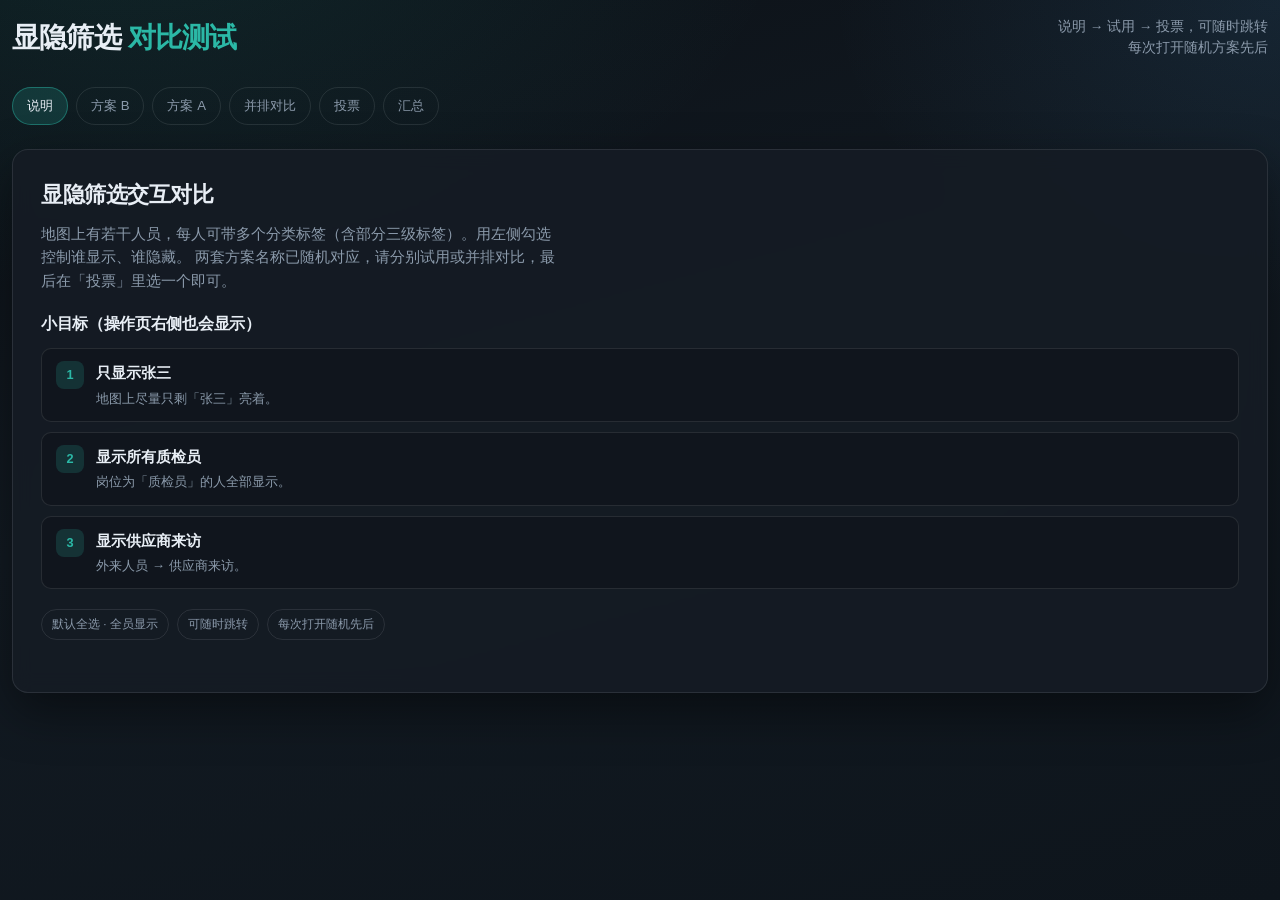
==== visibility-filter-abtest/index.html @ 2acabb49 "Rebuild HTML with repaired smart-AND filters Co-authored-by: punkhumor <punkhumorlyde@163.com>" ====
<!doctype html>
<html lang="zh-CN">
<head>
<meta charset="utf-8" />
<meta name="viewport" content="width=device-width, initial-scale=1" />
<title>物体显隐筛选 · 对比测试</title>
<meta name="description" content="对比两种显隐筛选交互并投票。打开即用。" />
<style>
:root {
  --bg: #0f1419;
  --bg-elevated: #1a222c;
  --bg-panel: #151c24;
  --bg-soft: #243040;
  --line: rgba(232, 238, 245, 0.1);
  --text: #e8eef5;
  --text-muted: #8b9aab;
  --accent: #2bb8a6;
  --accent-dim: rgba(43, 184, 166, 0.18);
  --accent-strong: #1f9a8a;
  --warn: #e8a54b;
  --danger: #e06b6b;
  --ok: #5ecf8a;
  --marker: #f0c14a;
  --marker-dim: rgba(240, 193, 74, 0.25);
  --design-a: #4aa3e8;
  --design-b: #2bb8a6;
  --radius: 12px;
  --shadow: 0 18px 50px rgba(0, 0, 0, 0.45);
  --font-display: "Sora", "Noto Sans SC", sans-serif;
  --font-body: "Noto Sans SC", "Source Sans 3", sans-serif;
}

*,
*::before,
*::after {
  box-sizing: border-box;
}

html,
body {
  margin: 0;
  min-height: 100%;
  background:
    radial-gradient(1200px 700px at 10% -10%, rgba(43, 184, 166, 0.12), transparent 55%),
    radial-gradient(900px 600px at 100% 0%, rgba(74, 163, 232, 0.1), transparent 50%),
    linear-gradient(165deg, #0c1117 0%, #121a22 45%, #0e151c 100%);
  color: var(--text);
  font-family: var(--font-body);
  font-size: 15px;
  line-height: 1.55;
}

body {
  min-height: 100vh;
}

button,
input,
textarea,
select {
  font: inherit;
  color: inherit;
}

button {
  cursor: pointer;
  border: none;
  background: none;
}

a {
  color: var(--accent);
}

.app-shell {
  width: min(1480px, calc(100% - 24px));
  margin: 0 auto;
  padding: 16px 0 40px;
}

.topbar {
  display: flex;
  align-items: flex-end;
  justify-content: space-between;
  gap: 16px;
  margin-bottom: 28px;
}

.brand {
  font-family: var(--font-display);
  font-size: clamp(1.4rem, 2.4vw, 1.85rem);
  font-weight: 620;
  letter-spacing: -0.03em;
  margin: 0;
}

.brand span {
  color: var(--accent);
}

.topbar-meta {
  color: var(--text-muted);
  font-size: 0.9rem;
  text-align: right;
}

.steps {
  display: flex;
  flex-wrap: wrap;
  gap: 8px;
  margin-bottom: 24px;
}

.nav-pill,
.step-pill {
  padding: 8px 14px;
  border-radius: 999px;
  border: 1px solid var(--line);
  color: var(--text-muted);
  font-size: 0.88rem;
  transition: 0.2s ease;
  background: transparent;
}

.nav-pill:hover {
  color: var(--text);
  border-color: rgba(43, 184, 166, 0.35);
}

.nav-pill.active,
.step-pill.active {
  color: var(--text);
  border-color: rgba(43, 184, 166, 0.45);
  background: var(--accent-dim);
}

.step-pill.done {
  color: var(--ok);
  border-color: rgba(94, 207, 138, 0.35);
}

.compare-workspaces {
  display: grid;
  grid-template-columns: 1fr;
  gap: 16px;
}

@media (min-width: 1100px) {
  .compare-workspaces {
    grid-template-columns: 1fr 1fr;
  }

  .compare-workspaces .workspace {
    min-height: 560px;
  }

  .compare-workspaces .scene {
    min-height: 280px;
  }
}


.panel {
  background: color-mix(in srgb, var(--bg-panel) 92%, transparent);
  border: 1px solid var(--line);
  border-radius: calc(var(--radius) + 4px);
  box-shadow: var(--shadow);
  backdrop-filter: blur(10px);
  overflow: hidden;
}

.panel-pad {
  padding: 28px;
}

.hero-copy h2,
.section-title {
  font-family: var(--font-display);
  font-weight: 600;
  letter-spacing: -0.02em;
  margin: 0 0 10px;
  font-size: 1.45rem;
}

.lead {
  color: var(--text-muted);
  max-width: 62ch;
  margin: 0 0 20px;
}

.tag-row {
  display: flex;
  flex-wrap: wrap;
  gap: 8px;
  margin: 18px 0 24px;
}

.tag {
  font-size: 0.78rem;
  padding: 5px 10px;
  border-radius: 999px;
  border: 1px solid var(--line);
  color: var(--text-muted);
}

.btn-row {
  display: flex;
  flex-wrap: wrap;
  gap: 10px;
  margin-top: 8px;
}

.btn {
  display: inline-flex;
  align-items: center;
  justify-content: center;
  gap: 8px;
  min-height: 42px;
  padding: 0 16px;
  border-radius: 10px;
  transition: transform 0.15s ease, background 0.15s ease, border-color 0.15s ease;
}

.btn:hover {
  transform: translateY(-1px);
}

.btn:active {
  transform: translateY(0);
}

.btn-primary {
  background: linear-gradient(180deg, var(--accent), var(--accent-strong));
  color: #06241f;
  font-weight: 650;
}

.btn-secondary {
  background: var(--bg-soft);
  border: 1px solid var(--line);
}

.btn-ghost {
  border: 1px solid var(--line);
  color: var(--text-muted);
}

.btn-a {
  background: color-mix(in srgb, var(--design-a) 22%, transparent);
  border: 1px solid color-mix(in srgb, var(--design-a) 55%, transparent);
}

.btn-b {
  background: color-mix(in srgb, var(--design-b) 22%, transparent);
  border: 1px solid color-mix(in srgb, var(--design-b) 55%, transparent);
}

.workspace {
  display: grid;
  grid-template-columns: minmax(300px, 360px) minmax(0, 1fr) minmax(220px, 280px);
  min-height: calc(100vh - 140px);
}

.workspace.compact {
  grid-template-columns: minmax(260px, 320px) 1fr;
  min-height: 560px;
}

.sidebar {
  border-right: 1px solid var(--line);
  background: var(--bg-elevated);
  display: flex;
  flex-direction: column;
  min-height: 0;
}

.sidebar-body {
  display: flex;
  flex-direction: column;
  flex: 1;
  min-height: 0;
  margin: 0 8px 8px;
  border: 1px solid var(--line);
  border-radius: 10px;
  background: rgba(0, 0, 0, 0.18);
  overflow: hidden;
}

.mode-inline {
  display: flex;
  align-items: center;
  justify-content: center;
  gap: 10px;
  padding: 10px 12px;
  border-bottom: 1px solid var(--line);
  background: rgba(255, 255, 255, 0.02);
}

.mode-seg {
  display: grid;
  grid-template-columns: 1fr 1fr;
  gap: 6px;
  padding: 8px;
  border-bottom: 1px solid var(--line);
  background: rgba(255, 255, 255, 0.02);
}

.mode-seg-btn {
  text-align: left;
  padding: 10px 10px;
  border-radius: 8px;
  border: 1px solid var(--line);
  background: transparent;
  color: var(--text-muted);
  line-height: 1.35;
}

.mode-seg-btn strong {
  display: block;
  font-size: 0.88rem;
  color: var(--text);
  margin-bottom: 2px;
}

.mode-seg-btn span {
  display: block;
  font-size: 0.72rem;
  color: var(--text-muted);
}

.mode-seg-btn.on {
  border-color: rgba(74, 163, 232, 0.55);
  background: color-mix(in srgb, var(--design-a) 18%, transparent);
  color: var(--text);
}

.mode-seg-btn.on strong {
  color: #9fd0ff;
}

.sidebar-foot {
  display: flex;
  gap: 8px;
  padding: 10px 12px;
  border-top: 1px solid var(--line);
}

.btn-sm {
  min-height: 34px;
  padding: 0 10px;
  font-size: 0.82rem;
  flex: 1;
}

.side-rail {
  border-left: 1px solid var(--line);
  background: var(--bg-elevated);
  display: flex;
  flex-direction: column;
  min-height: 0;
  overflow: auto;
}

.side-goals {
  padding: 12px;
  border-bottom: 1px solid var(--line);
}

.side-goal {
  padding: 8px 0;
  border-bottom: 1px dashed var(--line);
}

.side-goal:last-child {
  border-bottom: none;
}

.side-goal b {
  display: block;
  font-size: 0.86rem;
}

.side-goal span {
  display: block;
  margin-top: 2px;
  font-size: 0.78rem;
  color: var(--text-muted);
}

.roster {
  padding: 12px;
  flex: 1;
}

.roster-head {
  font-size: 0.8rem;
  font-weight: 650;
  color: var(--text-muted);
  margin-bottom: 8px;
  display: flex;
  justify-content: space-between;
  gap: 8px;
}

.roster-list {
  display: grid;
  gap: 6px;
}

.roster-row {
  display: grid;
  grid-template-columns: 8px 1fr;
  gap: 8px;
  align-items: start;
  padding: 7px 8px;
  border-radius: 8px;
  border: 1px solid var(--line);
  background: rgba(0, 0, 0, 0.16);
}

.roster-row i {
  width: 8px;
  height: 8px;
  border-radius: 50%;
  margin-top: 5px;
}

.roster-row strong {
  font-size: 0.85rem;
}

.roster-row p {
  margin: 2px 0 0;
  font-size: 0.72rem;
  color: var(--text-muted);
  line-height: 1.35;
}

.roster-row.off {
  opacity: 0.38;
}

.roster-row.on {
  border-color: rgba(43, 184, 166, 0.35);
}

.scene {
  min-height: 520px;
}

.vote-big {
  max-width: 420px;
}

.vote-choice {
  font-size: 1.1rem;
  padding: 16px !important;
}

.vote-choice span {
  font-weight: 650;
}

.mode-opt {
  font-size: 0.82rem;
  color: var(--text-muted);
  font-weight: 500;
}

.mode-opt.on {
  color: var(--text);
  font-weight: 650;
}

.switch.compact {
  width: 42px;
  height: 24px;
}

.switch.compact .switch-track::after {
  width: 18px;
  height: 18px;
}

.switch.compact input:checked + .switch-track::after {
  transform: translateX(18px);
}

.cat-dot {
  display: inline-block;
  width: 8px;
  height: 8px;
  border-radius: 50%;
  margin-right: 8px;
  vertical-align: middle;
}

.tree-row.lv2 {
  padding-left: 4px;
}

.tree-row.lv3 {
  padding-left: 8px;
  opacity: 0.95;
}

.legend-row {
  display: flex;
  flex-wrap: wrap;
  gap: 8px 12px;
  margin-top: 6px;
}

.legend-item {
  display: inline-flex;
  align-items: center;
  gap: 5px;
}

.legend-item i {
  width: 8px;
  height: 8px;
  border-radius: 50%;
  display: inline-block;
}

.goal-list {
  display: grid;
  gap: 10px;
  margin: 12px 0 20px;
}

.goal-card {
  display: grid;
  grid-template-columns: 28px 1fr;
  gap: 12px;
  align-items: start;
  padding: 12px 14px;
  border-radius: 10px;
  border: 1px solid var(--line);
  background: rgba(0, 0, 0, 0.18);
}

.goal-card p {
  margin: 4px 0 0;
  color: var(--text-muted);
  font-size: 0.88rem;
}

.goal-idx {
  width: 28px;
  height: 28px;
  border-radius: 8px;
  display: grid;
  place-items: center;
  background: var(--accent-dim);
  color: var(--accent);
  font-weight: 700;
  font-size: 0.85rem;
}

.person .dot {
  border: 2px solid rgba(255, 255, 255, 0.35);
}

.scene-legend {
  max-width: min(420px, calc(100% - 24px));
}

.sidebar-head {
  padding: 16px 16px 12px;
  border-bottom: 1px solid var(--line);
}

.design-badge {
  display: inline-flex;
  align-items: center;
  gap: 6px;
  font-size: 0.75rem;
  font-weight: 650;
  letter-spacing: 0.04em;
  text-transform: uppercase;
  margin-bottom: 8px;
}

.design-badge.a {
  color: var(--design-a);
}

.design-badge.b {
  color: var(--design-b);
}

.sidebar-head h3 {
  margin: 0;
  font-family: var(--font-display);
  font-size: 1.05rem;
}

.sidebar-head p {
  margin: 6px 0 0;
  color: var(--text-muted);
  font-size: 0.85rem;
}

.mode-switch {
  margin-top: 14px;
  padding: 12px;
  border-radius: 10px;
  background: rgba(0, 0, 0, 0.22);
  border: 1px solid var(--line);
}

.mode-switch-row {
  display: flex;
  align-items: center;
  justify-content: space-between;
  gap: 12px;
}

.mode-label {
  font-size: 0.88rem;
  font-weight: 600;
}

.mode-desc {
  margin: 8px 0 0;
  font-size: 0.78rem;
  color: var(--text-muted);
}

.switch {
  position: relative;
  width: 46px;
  height: 26px;
  flex-shrink: 0;
}

.switch input {
  opacity: 0;
  width: 0;
  height: 0;
}

.switch-track {
  position: absolute;
  inset: 0;
  border-radius: 999px;
  background: #3a4654;
  transition: 0.2s ease;
}

.switch-track::after {
  content: "";
  position: absolute;
  width: 20px;
  height: 20px;
  border-radius: 50%;
  background: white;
  top: 3px;
  left: 3px;
  transition: 0.2s ease;
}

.switch input:checked + .switch-track {
  background: var(--design-a);
}

.switch input:checked + .switch-track::after {
  transform: translateX(20px);
}

.tree {
  padding: 8px;
  overflow: auto;
  flex: 1;
}

.tree-node {
  border-radius: 8px;
  margin-bottom: 2px;
}

.tree-row {
  display: grid;
  grid-template-columns: 22px 22px 1fr;
  align-items: center;
  gap: 4px;
  padding: 8px 8px;
  border-radius: 8px;
  user-select: none;
  cursor: pointer;
}

.tree-row:hover {
  background: rgba(255, 255, 255, 0.04);
}

.tree-row.parent.active {
  background: color-mix(in srgb, var(--design-a) 18%, transparent);
}

.tree-row.parent.b-active {
  background: color-mix(in srgb, var(--design-b) 18%, transparent);
}

.twist {
  width: 22px;
  height: 22px;
  display: grid;
  place-items: center;
  color: var(--text-muted);
  border-radius: 6px;
}

.twist:hover {
  background: rgba(255, 255, 255, 0.06);
  color: var(--text);
}

.twist svg {
  width: 12px;
  height: 12px;
  transition: transform 0.18s ease;
}

.twist[aria-expanded="true"] svg {
  transform: rotate(90deg);
}

.checkbox {
  width: 18px;
  height: 18px;
  border-radius: 4px;
  border: 1.5px solid rgba(232, 238, 245, 0.45);
  display: grid;
  place-items: center;
  background: transparent;
  transition: 0.15s ease;
}

.checkbox.on {
  background: var(--accent);
  border-color: var(--accent);
}

.checkbox.on.a {
  background: var(--design-a);
  border-color: var(--design-a);
}

.checkbox.partial {
  background: color-mix(in srgb, var(--design-a) 45%, transparent);
  border-color: var(--design-a);
}

.checkbox.partial.b,
.checkbox.on.b {
  background: var(--design-b);
  border-color: var(--design-b);
}

.checkbox.partial.b {
  background: color-mix(in srgb, var(--design-b) 45%, transparent);
}

.checkbox svg {
  width: 12px;
  height: 12px;
  opacity: 0;
}

.checkbox.on svg,
.checkbox.partial svg {
  opacity: 1;
}

.tree-label {
  font-size: 0.92rem;
}

.dim-tag {
  font-size: 0.72rem;
  color: var(--text-muted);
  font-weight: 500;
}

.dim-tag.on {
  color: var(--design-b);
}

.tree-children {
  padding-left: 26px;
}

.scene-wrap {
  display: flex;
  flex-direction: column;
  min-width: 0;
}

.task-bar {
  display: flex;
  align-items: flex-start;
  justify-content: space-between;
  gap: 16px;
  padding: 14px 16px;
  border-bottom: 1px solid var(--line);
  background: rgba(0, 0, 0, 0.18);
}

.task-bar h4 {
  margin: 0 0 4px;
  font-size: 0.95rem;
}

.task-bar p {
  margin: 0;
  color: var(--text-muted);
  font-size: 0.85rem;
}

.task-status {
  flex-shrink: 0;
  font-size: 0.8rem;
  padding: 6px 10px;
  border-radius: 999px;
  border: 1px solid var(--line);
  color: var(--text-muted);
  white-space: nowrap;
}

.task-status.match {
  color: var(--ok);
  border-color: rgba(94, 207, 138, 0.4);
  background: rgba(94, 207, 138, 0.1);
}

.task-status.miss {
  color: var(--warn);
  border-color: rgba(232, 165, 75, 0.4);
  background: rgba(232, 165, 75, 0.1);
}

.scene {
  position: relative;
  flex: 1;
  min-height: 460px;
  background:
    linear-gradient(rgba(255, 255, 255, 0.03) 1px, transparent 1px),
    linear-gradient(90deg, rgba(255, 255, 255, 0.03) 1px, transparent 1px),
    radial-gradient(circle at 30% 40%, rgba(43, 184, 166, 0.08), transparent 40%),
    radial-gradient(circle at 70% 70%, rgba(74, 163, 232, 0.07), transparent 35%),
    #101820;
  background-size: 40px 40px, 40px 40px, auto, auto, auto;
  overflow: hidden;
}

.scene-legend {
  position: absolute;
  left: 12px;
  bottom: 12px;
  z-index: 2;
  padding: 10px 12px;
  border-radius: 10px;
  background: rgba(15, 20, 25, 0.82);
  border: 1px solid var(--line);
  font-size: 0.78rem;
  color: var(--text-muted);
  backdrop-filter: blur(8px);
}

.person {
  position: absolute;
  transform: translate(-50%, -50%);
  width: 44px;
  height: 44px;
  border-radius: 50%;
  display: grid;
  place-items: center;
  background: var(--marker-dim);
  border: 2px solid var(--marker);
  color: #1a1508;
  font-weight: 700;
  font-size: 0.72rem;
  transition:
    opacity 0.28s ease,
    transform 0.28s ease,
    filter 0.28s ease,
    box-shadow 0.28s ease;
  box-shadow: 0 0 0 0 transparent;
  cursor: default;
}

.person .dot {
  width: 34px;
  height: 34px;
  border-radius: 50%;
  background: linear-gradient(160deg, #ffe08a, #e2a93a);
  display: grid;
  place-items: center;
  box-shadow: inset 0 -2px 6px rgba(0, 0, 0, 0.15);
}

.person.hidden-person {
  opacity: 0.12;
  filter: grayscale(1);
  transform: translate(-50%, -50%) scale(0.86);
  pointer-events: none;
}

.person.visible-person {
  opacity: 1;
  box-shadow: 0 0 0 6px rgba(240, 193, 74, 0.12);
}

.person-tip {
  position: absolute;
  left: 50%;
  bottom: calc(100% + 8px);
  transform: translateX(-50%) translateY(4px);
  min-width: 160px;
  padding: 8px 10px;
  border-radius: 8px;
  background: rgba(12, 16, 20, 0.95);
  border: 1px solid var(--line);
  color: var(--text);
  font-size: 0.72rem;
  line-height: 1.4;
  opacity: 0;
  pointer-events: none;
  transition: 0.18s ease;
  z-index: 5;
  white-space: nowrap;
}

.person:hover .person-tip {
  opacity: 1;
  transform: translateX(-50%) translateY(0);
}

.stats-bar {
  display: flex;
  flex-wrap: wrap;
  gap: 12px 18px;
  padding: 12px 16px;
  border-top: 1px solid var(--line);
  font-size: 0.85rem;
  color: var(--text-muted);
}

.stats-bar strong {
  color: var(--text);
  font-weight: 650;
}

.footer-actions {
  display: flex;
  flex-wrap: wrap;
  gap: 10px;
  justify-content: space-between;
  padding: 14px 16px;
  border-top: 1px solid var(--line);
  background: rgba(0, 0, 0, 0.12);
}

.compare-grid {
  display: grid;
  grid-template-columns: 1fr 1fr;
  gap: 16px;
}

.compare-card {
  padding: 18px;
  border-radius: var(--radius);
  border: 1px solid var(--line);
  background: rgba(255, 255, 255, 0.02);
}

.compare-card h3 {
  margin: 0 0 8px;
  font-family: var(--font-display);
  font-size: 1.05rem;
}

.compare-card p {
  margin: 0;
  color: var(--text-muted);
  font-size: 0.9rem;
}

.vote-form {
  display: grid;
  gap: 16px;
  max-width: 640px;
}

.field label {
  display: block;
  margin-bottom: 6px;
  font-size: 0.88rem;
  font-weight: 600;
}

.field input,
.field textarea,
.field select {
  width: 100%;
  border-radius: 10px;
  border: 1px solid var(--line);
  background: rgba(0, 0, 0, 0.25);
  padding: 10px 12px;
  outline: none;
}

.field input:focus,
.field textarea:focus,
.field select:focus {
  border-color: rgba(43, 184, 166, 0.55);
  box-shadow: 0 0 0 3px var(--accent-dim);
}

.choice-group {
  display: grid;
  gap: 8px;
}

.choice {
  display: flex;
  align-items: flex-start;
  gap: 10px;
  padding: 12px;
  border-radius: 10px;
  border: 1px solid var(--line);
  background: rgba(0, 0, 0, 0.18);
  cursor: pointer;
}

.choice:has(input:checked) {
  border-color: rgba(43, 184, 166, 0.55);
  background: var(--accent-dim);
}

.choice input {
  margin-top: 3px;
}

.toast {
  position: fixed;
  right: 20px;
  bottom: 20px;
  padding: 12px 16px;
  border-radius: 10px;
  background: #132018;
  border: 1px solid rgba(94, 207, 138, 0.4);
  color: var(--ok);
  box-shadow: var(--shadow);
  transform: translateY(20px);
  opacity: 0;
  pointer-events: none;
  transition: 0.25s ease;
  z-index: 50;
}

.toast.show {
  transform: translateY(0);
  opacity: 1;
}

.results-list {
  display: grid;
  gap: 10px;
  margin-top: 16px;
}

.result-card {
  padding: 12px 14px;
  border-radius: 10px;
  border: 1px solid var(--line);
  background: rgba(0, 0, 0, 0.2);
  font-size: 0.88rem;
}

.result-card strong {
  color: var(--accent);
}

.hidden {
  display: none !important;
}

@media (max-width: 1100px) {
  .workspace {
    grid-template-columns: 1fr;
  }

  .sidebar {
    border-right: none;
    border-bottom: 1px solid var(--line);
    max-height: 420px;
  }

  .side-rail {
    border-left: none;
    border-top: 1px solid var(--line);
    max-height: 360px;
  }

  .compare-grid {
    grid-template-columns: 1fr;
  }

  .topbar {
    flex-direction: column;
    align-items: flex-start;
  }

  .topbar-meta {
    text-align: left;
  }
}

@media (prefers-reduced-motion: reduce) {
  *,
  *::before,
  *::after {
    animation: none !important;
    transition: none !important;
  }
}

</style>
</head>
<body>

<div id="app" class="app-shell">
  <header class="topbar">
    <div>
      <p class="brand">显隐筛选 <span>对比测试</span></p>
    </div>
    <div class="topbar-meta">
      说明 → 试用 → 投票，可随时跳转<br />
      每次打开随机方案先后
    </div>
  </header>

  <nav class="steps" id="nav" aria-label="导航"></nav>
  <div id="main"></div>
</div>
<div class="toast" id="toast" role="status"></div>

<script>
/** Taxonomy (up to 3 levels) + scene people. */

const CATEGORY_COLORS = {
  identity: "#5b8def",
  department: "#2bb8a6",
  position: "#e8a54b",
  workType: "#c986e8",
};

const CATEGORIES = [
  {
    id: "identity",
    label: "人员身份",
    children: [
      { id: "id-internal", label: "内部员工" },
      { id: "id-contractor", label: "承包商" },
      {
        id: "id-visitor",
        label: "外来人员",
        children: [
          { id: "id-visitor-guest", label: "临时访客" },
          { id: "id-visitor-vendor", label: "供应商来访" },
        ],
      },
    ],
  },
  {
    id: "department",
    label: "部门",
    children: [
      {
        id: "dept-prod",
        label: "生产部",
        children: [
          { id: "dept-prod-1", label: "生产一组" },
          { id: "dept-prod-2", label: "生产二组" },
        ],
      },
      { id: "dept-admin", label: "行政部" },
      {
        id: "dept-test",
        label: "测试部",
        children: [
          { id: "dept-test-qa", label: "质量测试" },
          { id: "dept-test-auto", label: "自动化测试" },
        ],
      },
      { id: "dept-tech", label: "技术部" },
      { id: "dept-market", label: "市场部" },
    ],
  },
  {
    id: "position",
    label: "岗位",
    children: [
      {
        id: "pos-engineer",
        label: "工程师",
        children: [
          { id: "pos-engineer-soft", label: "软件工程师" },
          { id: "pos-engineer-hard", label: "硬件工程师" },
        ],
      },
      { id: "pos-qa", label: "质检员" },
      { id: "pos-pm", label: "项目经理" },
      { id: "pos-safety", label: "安全员" },
    ],
  },
  {
    id: "workType",
    label: "作业类型",
    children: [
      {
        id: "work-fire",
        label: "动火作业",
        children: [
          { id: "work-fire-weld", label: "焊接" },
          { id: "work-fire-cut", label: "切割" },
        ],
      },
      { id: "work-earth", label: "动土作业" },
      { id: "work-height", label: "高处作业" },
      { id: "work-electric", label: "临时用电作业" },
      { id: "work-space", label: "受限空间作业" },
    ],
  },
];

/** Leaf nodes under a node (node itself if it has no children). */
function leafNodes(node) {
  if (!node.children?.length) return [node];
  return node.children.flatMap(leafNodes);
}

function leafIdsUnder(node) {
  return leafNodes(node).map((n) => n.id);
}

function allLeafIds(categories = CATEGORIES) {
  return categories.flatMap((cat) => leafIdsUnder(cat));
}

/** Every selectable id → meta (leaves + intermediate groups for labeling). */
const ATTR_META = {};
for (const cat of CATEGORIES) {
  ATTR_META[cat.id] = {
    categoryId: cat.id,
    categoryLabel: cat.label,
    label: cat.label,
    level: 1,
  };
  for (const child of cat.children) {
    ATTR_META[child.id] = {
      categoryId: cat.id,
      categoryLabel: cat.label,
      label: child.label,
      level: 2,
    };
    if (child.children?.length) {
      for (const g of child.children) {
        ATTR_META[g.id] = {
          categoryId: cat.id,
          categoryLabel: cat.label,
          label: g.label,
          level: 3,
          parentId: child.id,
        };
      }
    }
  }
}

/**
 * People attrs are leaf ids only.
 * Missing a category = unbound for Design B.
 */
const PEOPLE = [
  {
    id: "zhang",
    name: "张三",
    x: 18,
    y: 28,
    attrs: ["dept-prod-1", "pos-engineer-soft", "id-internal", "work-fire-weld"],
  },
  {
    id: "li",
    name: "李四",
    x: 42,
    y: 22,
    attrs: ["dept-admin", "pos-engineer-hard", "id-internal", "work-earth"],
  },
  {
    id: "wang",
    name: "王五",
    x: 68,
    y: 30,
    attrs: ["pos-engineer-soft", "id-visitor-guest"],
  },
  {
    id: "zhao",
    name: "赵六",
    x: 25,
    y: 55,
    attrs: ["dept-prod-2"],
  },
  {
    id: "sun",
    name: "孙七",
    x: 55,
    y: 48,
    attrs: [],
  },
  {
    id: "qian",
    name: "钱八",
    x: 78,
    y: 58,
    attrs: ["pos-engineer-hard"],
  },
  {
    id: "jiu",
    name: "九九",
    x: 35,
    y: 72,
    attrs: ["pos-qa"],
  },
  {
    id: "chen",
    name: "陈晨",
    x: 62,
    y: 75,
    attrs: ["dept-test-qa", "pos-engineer-soft", "id-internal", "work-fire-cut"],
  },
  {
    id: "zhou",
    name: "周杰",
    x: 12,
    y: 80,
    attrs: ["dept-test-auto", "pos-engineer-hard", "id-internal", "work-earth"],
  },
  {
    id: "wu",
    name: "吴敏",
    x: 48,
    y: 38,
    attrs: ["dept-test-qa", "pos-engineer-soft", "id-contractor", "work-earth"],
  },
  {
    id: "zheng",
    name: "郑浩",
    x: 85,
    y: 25,
    attrs: ["dept-test-auto", "pos-qa", "id-internal", "work-height"],
  },
  {
    id: "huang",
    name: "黄蕾",
    x: 72,
    y: 42,
    attrs: ["dept-tech", "pos-pm", "id-internal", "work-electric"],
  },
  {
    id: "xu",
    name: "徐鹏",
    x: 30,
    y: 40,
    attrs: ["dept-market", "pos-safety", "id-contractor", "work-space"],
  },
  {
    id: "he",
    name: "何静",
    x: 88,
    y: 70,
    attrs: ["dept-admin", "pos-qa", "id-visitor-vendor", "work-fire-weld"],
  },
];

function labelForAttr(id) {
  return ATTR_META[id]?.label ?? id;
}

function categoryOfAttr(id) {
  return ATTR_META[id]?.categoryId ?? null;
}

function attrsInCategory(person, categoryId) {
  return person.attrs.filter((id) => ATTR_META[id]?.categoryId === categoryId);
}

/** Marker color: prefer department, then identity, then position, then work. */
function colorForPerson(person) {
  const order = ["department", "identity", "position", "workType"];
  for (const catId of order) {
    if (attrsInCategory(person, catId).length) return CATEGORY_COLORS[catId];
  }
  return "#8b9aab";
}


function asSet(selectedIds) {
  return selectedIds instanceof Set ? selectedIds : new Set(selectedIds);
}

function isAllSelected(selected, universe) {
  return (
    selected.size >= universe.length && universe.every((id) => selected.has(id))
  );
}

/**
 * Smart AND constraints for 同时命中 / Design B:
 * - 某大类叶子全选 → 约束为「属于该大类」(有该类任一叶子即可)
 * - 某二级分组全选 → 约束为「属于该分组」
 * - 未全选的子类叶子 → 每个叶子单独作为必须命中的 tag（AND）
 * - 所有约束之间 AND
 */
function buildSmartConstraints(
  selectedIds,
  categories = DEFAULT_CATEGORIES
) {
  const selected = asSet(selectedIds);
  const constraints = [];
  const cats = categories || DEFAULT_CATEGORIES;

  for (const cat of cats) {
    const catLeaves = leafIdsUnder(cat);
    const selInCat = catLeaves.filter((id) => selected.has(id));
    if (selInCat.length === 0) continue;

    if (selInCat.length === catLeaves.length) {
      constraints.push({ type: "any", ids: catLeaves, label: cat.label });
      continue;
    }

    for (const child of cat.children) {
      const leaves = leafIdsUnder(child);
      const selMid = leaves.filter((id) => selected.has(id));
      if (selMid.length === 0) continue;

      if (child.children?.length) {
        if (selMid.length === leaves.length) {
          constraints.push({ type: "any", ids: leaves, label: child.label });
        } else {
          for (const id of selMid) {
            constraints.push({
              type: "has",
              id,
              label: ATTR_META[id]?.label || id,
            });
          }
        }
      } else {
        constraints.push({
          type: "has",
          id: child.id,
          label: child.label,
        });
      }
    }
  }

  return constraints;
}

function matchSmartConstraints(person, constraints) {
  return constraints.every((c) => {
    if (c.type === "any") return c.ids.some((id) => person.attrs.includes(id));
    if (c.type === "has") return person.attrs.includes(c.id);
    return false;
  });
}

/**
 * Design A (带模式)
 * - multi  命中其一: OR
 * - filter 同时命中: smart AND（大类全选按大类，子类未全选按叶子 AND）
 */
function filterDesignA(
  people,
  selectedIds,
  mode,
  leafUniverse,
  categories = DEFAULT_CATEGORIES
) {
  const universe = leafUniverse || allLeafIds();
  const selected = asSet(selectedIds);

  if (selected.size === 0) return [];
  if (isAllSelected(selected, universe)) return people.map((p) => p.id);

  if (mode === "multi") {
    return people
      .filter((p) => p.attrs.some((id) => selected.has(id)))
      .map((p) => p.id);
  }

  const constraints = buildSmartConstraints(selected, categories);
  if (constraints.length === 0) return [];
  return people
    .filter((p) => matchSmartConstraints(p, constraints))
    .map((p) => p.id);
}

/**
 * Design B：始终 smart AND（类内全选按类，未全选叶子 AND，类间 AND）
 */
function filterDesignB(
  people,
  selectedIds,
  leafUniverse,
  categories = DEFAULT_CATEGORIES
) {
  const universe = leafUniverse || allLeafIds();
  const selected = asSet(selectedIds);

  if (selected.size === 0) return [];
  if (isAllSelected(selected, universe)) return people.map((p) => p.id);

  const constraints = buildSmartConstraints(selected, categories);
  if (constraints.length === 0) return [];
  return people
    .filter((p) => matchSmartConstraints(p, constraints))
    .map((p) => p.id);
}

function initialDesignAState(categories = DEFAULT_CATEGORIES) {
  const leaves = allLeafIds(categories);
  const expanded = {};
  for (const cat of categories) {
    expanded[cat.id] = cat.id === "department";
    for (const child of cat.children) {
      if (child.children?.length) expanded[child.id] = false;
    }
  }
  return {
    mode: "multi",
    selected: new Set(leaves),
    expanded,
  };
}

function initialDesignBState(categories = DEFAULT_CATEGORIES) {
  const leaves = allLeafIds(categories);
  const expanded = {};
  for (const cat of categories) {
    expanded[cat.id] = cat.id === "department";
    for (const child of cat.children) {
      if (child.children?.length) expanded[child.id] = false;
    }
  }
  return {
    selected: new Set(leaves),
    expanded,
  };
}

function nodeCheckState(node, selectedIds) {
  const leaves = leafIdsUnder(node);
  if (leaves.length === 0) return "none";
  const selected = asSet(selectedIds);
  const n = leaves.filter((id) => selected.has(id)).length;
  if (n === 0) return "none";
  if (n === leaves.length) return "all";
  return "partial";
}

function parentCheckState(category, selectedIds) {
  return nodeCheckState(category, selectedIds);
}

function clearAllLeaves() {
  return new Set();
}

function selectAllLeaves(categories = DEFAULT_CATEGORIES) {
  return new Set(allLeafIds(categories));
}


const OWNER_EMAIL = "punkhumorlyde@163.com";
const STORAGE_KEY = "visibility-filter-abtest-votes-v5";
const LEAF_UNIVERSE = allLeafIds();

const GOALS = [
  { title: "只显示张三", tip: "地图上尽量只剩「张三」亮着。" },
  { title: "显示所有质检员", tip: "岗位为「质检员」的人全部显示。" },
  { title: "显示供应商来访", tip: "外来人员 → 供应商来访。" },
];

function freshSession() {
  const flip = Math.random() < 0.5;
  return {
    map: flip
      ? { A: "toggle", B: "facet" }
      : { A: "facet", B: "toggle" },
    first: Math.random() < 0.5 ? "A" : "B",
  };
}

const session = freshSession();

const state = {
  view: "intro",
  map: session.map,
  toggle: initialDesignAState(CATEGORIES),
  facet: initialDesignBState(CATEGORIES),
  compare: { A: null, B: null },
};

function cloneEngine(src) {
  return {
    mode: src.mode,
    selected: new Set(src.selected),
    expanded: { ...src.expanded },
  };
}

function engineKeyForLabel(label) {
  return state.map[label];
}

function resetEngine(key, toEmpty = false) {
  if (key === "toggle") {
    state.toggle = initialDesignAState(CATEGORIES);
    if (toEmpty) state.toggle.selected = clearAllLeaves(CATEGORIES);
  } else {
    state.facet = initialDesignBState(CATEGORIES);
    if (toEmpty) state.facet.selected = clearAllLeaves(CATEGORIES);
  }
}

function visibleFor(label, engineOverride) {
  const key = engineKeyForLabel(label);
  const eng = engineOverride || (key === "toggle" ? state.toggle : state.facet);
  if (key === "toggle") {
    return new Set(
      filterDesignA(PEOPLE, eng.selected, eng.mode, LEAF_UNIVERSE, CATEGORIES)
    );
  }
  return new Set(
    filterDesignB(PEOPLE, eng.selected, LEAF_UNIVERSE, CATEGORIES)
  );
}

function showToast(message) {
  const toast = document.getElementById("toast");
  toast.textContent = message;
  toast.classList.add("show");
  clearTimeout(showToast._t);
  showToast._t = setTimeout(() => toast.classList.remove("show"), 2400);
}

function checkIcon(partial = false) {
  if (partial) {
    return `<svg viewBox="0 0 12 12" fill="none" aria-hidden="true"><path d="M2.5 6h7" stroke="#06241f" stroke-width="2" stroke-linecap="round"/></svg>`;
  }
  return `<svg viewBox="0 0 12 12" fill="none" aria-hidden="true"><path d="M2.2 6.2l2.5 2.5 5-5.2" stroke="#06241f" stroke-width="2" stroke-linecap="round" stroke-linejoin="round"/></svg>`;
}

function twistIcon() {
  return `<svg viewBox="0 0 12 12" fill="none" aria-hidden="true"><path d="M4 2.5L8 6 4 9.5" stroke="currentColor" stroke-width="1.6" stroke-linecap="round" stroke-linejoin="round"/></svg>`;
}

function setLeaves(selected, leafIds, on) {
  for (const id of leafIds) {
    if (on) selected.add(id);
    else selected.delete(id);
  }
}

function toggleLeaves(selected, leafIds) {
  const allOn = leafIds.every((id) => selected.has(id));
  setLeaves(selected, leafIds, !allOn);
}

/** Segmented control — clearer than a naked switch */
function renderModeToggle(eng, scope) {
  const multi = eng.mode === "multi";
  return `<div class="mode-seg" role="group" aria-label="匹配方式">
    <button type="button" class="mode-seg-btn ${multi ? "on" : ""}" data-scope="${scope}" data-act="t-mode-set" data-mode="multi">
      <strong>命中其一</strong>
      <span>带任一所选标签就显示</span>
    </button>
    <button type="button" class="mode-seg-btn ${!multi ? "on" : ""}" data-scope="${scope}" data-act="t-mode-set" data-mode="filter">
      <strong>同时命中</strong>
      <span>大类全选按类；未全选的子类要同时满足</span>
    </button>
  </div>`;
}

function renderTree(eng, scope, accent) {
  return CATEGORIES.map((cat) => {
    const catExpanded = !!eng.expanded[cat.id];
    const pState = nodeCheckState(cat, eng.selected);
    const checkClass =
      pState === "all" ? `on ${accent}` : pState === "partial" ? `partial ${accent}` : "";
    const color = CATEGORY_COLORS[cat.id];

    const level2 = cat.children
      .map((child) => {
        const hasKids = !!child.children?.length;
        const midExpanded = !!eng.expanded[child.id];
        const cState = nodeCheckState(child, eng.selected);
        const cClass =
          cState === "all"
            ? `on ${accent}`
            : cState === "partial"
              ? `partial ${accent}`
              : "";

        const level3 = hasKids
          ? child.children
              .map((g) => {
                const on = eng.selected.has(g.id);
                return `<div class="tree-node">
                  <div class="tree-row child lv3" data-scope="${scope}" data-act="sel-leaf" data-id="${g.id}">
                    <span></span>
                    <span class="checkbox ${on ? `on ${accent}` : ""}">${checkIcon()}</span>
                    <span class="tree-label">${g.label}</span>
                  </div>
                </div>`;
              })
              .join("")
          : "";

        return `<div class="tree-node">
          <div class="tree-row child lv2" data-scope="${scope}" data-act="${
            hasKids ? "sel-group" : "sel-leaf"
          }" data-id="${child.id}">
            ${
              hasKids
                ? `<button class="twist" type="button" aria-expanded="${midExpanded}" data-scope="${scope}" data-act="expand" data-id="${child.id}">${twistIcon()}</button>`
                : `<span></span>`
            }
            <span class="checkbox ${cClass}" data-scope="${scope}" data-act="${
              hasKids ? "sel-group" : "sel-leaf"
            }" data-id="${child.id}">${checkIcon(cState === "partial")}</span>
            <span class="tree-label">${child.label}</span>
          </div>
          ${
            hasKids
              ? `<div class="tree-children ${midExpanded ? "" : "hidden"}">${level3}</div>`
              : ""
          }
        </div>`;
      })
      .join("");

    return `<div class="tree-node">
      <div class="tree-row parent" style="--cat-color:${color}" data-scope="${scope}" data-act="sel-group" data-id="${cat.id}">
        <button class="twist" type="button" aria-expanded="${catExpanded}" data-scope="${scope}" data-act="expand" data-id="${cat.id}">${twistIcon()}</button>
        <button type="button" class="checkbox ${checkClass}" data-scope="${scope}" data-act="sel-group" data-id="${cat.id}">${checkIcon(
          pState === "partial"
        )}</button>
        <span class="tree-label"><span class="cat-dot" style="background:${color}"></span>${cat.label}</span>
      </div>
      <div class="tree-children ${catExpanded ? "" : "hidden"}">${level2}</div>
    </div>`;
  }).join("");
}

function renderPeople(visible) {
  return PEOPLE.map((person) => {
    const isVisible = visible.has(person.id);
    const color = colorForPerson(person);
    const attrs =
      person.attrs.length === 0
        ? "未绑定分类"
        : person.attrs.map(labelForAttr).join(" · ");
    return `<div class="person ${isVisible ? "visible-person" : "hidden-person"}" style="left:${person.x}%;top:${person.y}%">
      <div class="dot" style="background:linear-gradient(160deg, color-mix(in srgb, ${color} 80%, white), ${color})">${person.name.slice(0, 1)}</div>
      <div class="person-tip"><strong>${person.name}</strong><br>${attrs}</div>
    </div>`;
  }).join("");
}

function renderRoster(visible) {
  return `<div class="roster">
    <div class="roster-head">人员对照 <span>${visible.size}/${PEOPLE.length}</span></div>
    <div class="roster-list">
      ${PEOPLE.map((p) => {
        const on = visible.has(p.id);
        const color = colorForPerson(p);
        const attrs =
          p.attrs.length === 0
            ? "未绑定"
            : p.attrs.map(labelForAttr).join(" · ");
        return `<div class="roster-row ${on ? "on" : "off"}">
          <i style="background:${color}"></i>
          <div>
            <strong>${p.name}</strong>
            <p>${attrs}</p>
          </div>
        </div>`;
      }).join("")}
    </div>
  </div>`;
}

function renderGoalsSide() {
  return `<div class="side-goals">
    <div class="roster-head">小目标</div>
    ${GOALS.map(
      (g, i) => `<div class="side-goal"><b>${i + 1}. ${g.title}</b><span>${g.tip}</span></div>`
    ).join("")}
  </div>`;
}

function legendHtml() {
  return Object.entries(CATEGORY_COLORS)
    .map(([id, color]) => {
      const label = CATEGORIES.find((c) => c.id === id)?.label || id;
      return `<span class="legend-item"><i style="background:${color}"></i>${label}</span>`;
    })
    .join("");
}

function renderPanel(label, opts = {}) {
  const key = engineKeyForLabel(label);
  const eng =
    opts.engine || (key === "toggle" ? state.toggle : state.facet);
  const scope = opts.scope || `solo-${label}`;
  const visible = visibleFor(label, eng);
  const isToggle = key === "toggle";
  const badgeClass = label === "A" ? "a" : "b";
  const accent = isToggle ? "a" : "b";
  const compact = !!opts.compact;

  return `<div class="workspace panel ${compact ? "compact" : ""}" data-panel="${label}">
    <aside class="sidebar">
      <div class="sidebar-head">
        <div class="design-badge ${badgeClass}">方案 ${label}</div>
        <h3>筛选面板</h3>
      </div>
      <div class="sidebar-body">
        ${isToggle ? renderModeToggle(eng, scope) : ""}
        <div class="tree">${renderTree(eng, scope, accent)}</div>
      </div>
      <div class="sidebar-foot">
        <button class="btn btn-ghost btn-sm" type="button" data-scope="${scope}" data-act="reset-on">重置全选</button>
        <button class="btn btn-ghost btn-sm" type="button" data-scope="${scope}" data-act="reset-off">重置全关</button>
      </div>
    </aside>
    <section class="scene-wrap">
      <div class="scene">
        ${renderPeople(visible)}
        <div class="scene-legend">
          <div>亮=显示 · 暗=隐藏 · ${visible.size}/${PEOPLE.length}</div>
          <div class="legend-row">${legendHtml()}</div>
        </div>
      </div>
    </section>
    ${
      compact
        ? ""
        : `<aside class="side-rail">
      ${renderGoalsSide()}
      ${renderRoster(visible)}
    </aside>`
    }
  </div>`;
}

function ensureCompareEngines() {
  if (!state.compare.A) {
    const keyA = engineKeyForLabel("A");
    state.compare.A = cloneEngine(
      keyA === "toggle" ? state.toggle : state.facet
    );
  }
  if (!state.compare.B) {
    const keyB = engineKeyForLabel("B");
    state.compare.B = cloneEngine(
      keyB === "toggle" ? state.toggle : state.facet
    );
  }
}

function engineByScope(scope) {
  if (scope === "solo-A" || scope === "solo-B") {
    const label = scope.slice(-1);
    const key = engineKeyForLabel(label);
    return {
      key,
      eng: key === "toggle" ? state.toggle : state.facet,
      label,
      compare: false,
    };
  }
  if (scope === "cmp-A" || scope === "cmp-B") {
    ensureCompareEngines();
    const label = scope.slice(-1);
    const key = engineKeyForLabel(label);
    return { key, eng: state.compare[label], label, compare: true };
  }
  return null;
}

function findNode(id) {
  for (const cat of CATEGORIES) {
    if (cat.id === id) return cat;
    for (const child of cat.children) {
      if (child.id === id) return child;
      const g = child.children?.find((x) => x.id === id);
      if (g) return g;
    }
  }
  return null;
}

function handleAct(act, scope, dataset) {
  const ctx = engineByScope(scope);
  if (!ctx) return false;
  const { key, eng } = ctx;

  if (act === "expand") {
    eng.expanded[dataset.id] = !eng.expanded[dataset.id];
    return true;
  }
  if (act === "sel-group") {
    const node = findNode(dataset.id);
    if (!node) return false;
    toggleLeaves(eng.selected, leafIdsUnder(node));
    return true;
  }
  if (act === "sel-leaf") {
    const id = dataset.id;
    if (eng.selected.has(id)) eng.selected.delete(id);
    else eng.selected.add(id);
    return true;
  }
  if (act === "t-mode-set") {
    if (key !== "toggle") return false;
    eng.mode = dataset.mode === "filter" ? "filter" : "multi";
    return true;
  }
  if (act === "reset-on") {
    if (ctx.compare) {
      const next =
        key === "toggle"
          ? initialDesignAState(CATEGORIES)
          : initialDesignBState(CATEGORIES);
      next.mode = eng.mode;
      state.compare[ctx.label] = next;
    } else {
      const mode = eng.mode;
      resetEngine(key, false);
      if (key === "toggle") state.toggle.mode = mode;
    }
    return true;
  }
  if (act === "reset-off") {
    if (ctx.compare) {
      eng.selected = clearAllLeaves(CATEGORIES);
    } else {
      const mode = eng.mode;
      resetEngine(key, true);
      if (key === "toggle") state.toggle.mode = mode;
    }
    return true;
  }
  return false;
}

function getVotes() {
  try {
    return JSON.parse(localStorage.getItem(STORAGE_KEY) || "[]");
  } catch {
    return [];
  }
}

function addVote(vote) {
  const votes = getVotes();
  votes.push(vote);
  localStorage.setItem(STORAGE_KEY, JSON.stringify(votes));
}

function renderNav() {
  const ab =
    session.first === "A"
      ? [
          { id: "A", label: "方案 A" },
          { id: "B", label: "方案 B" },
        ]
      : [
          { id: "B", label: "方案 B" },
          { id: "A", label: "方案 A" },
        ];
  const items = [
    { id: "intro", label: "说明" },
    ...ab,
    { id: "compare", label: "并排对比" },
    { id: "vote", label: "投票" },
    { id: "results", label: "汇总" },
  ];
  document.getElementById("nav").innerHTML = items
    .map(
      (it) =>
        `<button type="button" class="nav-pill ${
          state.view === it.id ? "active" : ""
        }" data-act="nav" data-view="${it.id}">${it.label}</button>`
    )
    .join("");
}

function renderIntro() {
  const goals = GOALS.map(
    (g, i) => `<div class="goal-card">
      <div class="goal-idx">${i + 1}</div>
      <div>
        <strong>${g.title}</strong>
        <p>${g.tip}</p>
      </div>
    </div>`
  ).join("");

  return `<section class="panel panel-pad">
    <div class="hero-copy">
      <h2>显隐筛选交互对比</h2>
      <p class="lead">
        地图上有若干人员，每人可带多个分类标签（含部分三级标签）。用左侧勾选控制谁显示、谁隐藏。
        两套方案名称已随机对应，请分别试用或并排对比，最后在「投票」里选一个即可。
      </p>
    </div>
    <h3 class="section-title" style="font-size:1.05rem;margin-top:8px">小目标（操作页右侧也会显示）</h3>
    <div class="goal-list">${goals}</div>
    <div class="tag-row">
      <span class="tag">默认全选 · 全员显示</span>
      <span class="tag">可随时跳转</span>
      <span class="tag">每次打开随机先后</span>
    </div>
  </section>`;
}

function renderVote() {
  return `<section class="panel panel-pad vote-simple">
    <h2 class="section-title">投给谁？</h2>
    <p class="lead">选一个更顺手的方案。</p>
    <form class="vote-form" id="vote-form">
      <div class="choice-group vote-big">
        <label class="choice vote-choice">
          <input type="radio" name="prefer" value="A" required />
          <span>方案 A</span>
        </label>
        <label class="choice vote-choice">
          <input type="radio" name="prefer" value="B" />
          <span>方案 B</span>
        </label>
      </div>
      <div class="btn-row" style="margin-top:18px">
        <button class="btn btn-primary" type="submit">提交</button>
      </div>
    </form>
  </section>`;
}

function renderResults() {
  const votes = getVotes();
  const preferA = votes.filter((v) => v.prefer === "A").length;
  const preferB = votes.filter((v) => v.prefer === "B").length;
  const list = votes.length
    ? votes
        .slice()
        .reverse()
        .map(
          (v) => `<div class="result-card">
          <div><strong>投给方案 ${v.prefer}</strong> · ${new Date(
            v.at
          ).toLocaleString()}</div>
        </div>`
        )
        .join("")
    : `<p class="lead">还没有本机投票。</p>`;

  return `<section class="panel panel-pad">
    <h2 class="section-title">本机汇总</h2>
    <div class="compare-grid">
      <div class="compare-card"><h3>方案 A</h3><p><strong>${preferA}</strong> 票</p></div>
      <div class="compare-card"><h3>方案 B</h3><p><strong>${preferB}</strong> 票</p></div>
    </div>
    <div class="results-list" style="margin-top:16px">${list}</div>
    <div class="btn-row" style="margin-top:20px">
      <button class="btn btn-secondary" type="button" data-act="export">导出 JSON</button>
      <button class="btn btn-ghost" type="button" data-act="clear-votes">清除本机记录</button>
    </div>
  </section>`;
}

function paint() {
  renderNav();
  const main = document.getElementById("main");
  if (state.view === "intro") main.innerHTML = renderIntro();
  else if (state.view === "A") main.innerHTML = renderPanel("A", { scope: "solo-A" });
  else if (state.view === "B") main.innerHTML = renderPanel("B", { scope: "solo-B" });
  else if (state.view === "compare") {
    ensureCompareEngines();
    main.innerHTML = `<div class="compare-workspaces">
      ${renderPanel("A", { scope: "cmp-A", engine: state.compare.A, compact: true })}
      ${renderPanel("B", { scope: "cmp-B", engine: state.compare.B, compact: true })}
    </div>`;
  } else if (state.view === "vote") main.innerHTML = renderVote();
  else if (state.view === "results") main.innerHTML = renderResults();
}

async function submitVote(form) {
  const fd = new FormData(form);
  const prefer = fd.get("prefer");
  if (!prefer) return;
  const vote = {
    prefer,
    map: state.map,
    first: session.first,
    at: Date.now(),
  };
  addVote(vote);

  const text = `【显隐筛选投票】投给方案 ${vote.prefer}
映射: A=${vote.map.A}, B=${vote.map.B}
时间: ${new Date(vote.at).toLocaleString()}`;

  let emailed = false;
  if (location.protocol !== "file:") {
    try {
      const res = await fetch(`https://formsubmit.co/ajax/${OWNER_EMAIL}`, {
        method: "POST",
        headers: { "Content-Type": "application/json", Accept: "application/json" },
        body: JSON.stringify({
          prefer: vote.prefer,
          map: JSON.stringify(vote.map),
          first: vote.first,
          at: new Date(vote.at).toISOString(),
          _subject: `[显隐筛选] 投给方案${vote.prefer}`,
          _template: "table",
        }),
      });
      if (!res.ok) throw new Error("fail");
      emailed = true;
      showToast("已提交");
    } catch {
      emailed = false;
    }
  }
  if (!emailed) {
    try {
      await navigator.clipboard.writeText(text);
    } catch {
      /* ignore */
    }
    const a = document.createElement("a");
    a.href = `mailto:${OWNER_EMAIL}?subject=${encodeURIComponent(
      `[显隐筛选] 投给方案${vote.prefer}`
    )}&body=${encodeURIComponent(text)}`;
    a.click();
    showToast("已复制并打开邮件");
  }
  state.view = "results";
  paint();
}

function wire() {
  const root = document.getElementById("app");

  root.addEventListener("click", (e) => {
    const nav = e.target.closest("[data-act='nav']");
    if (nav) {
      state.view = nav.dataset.view;
      paint();
      return;
    }

    if (e.target.closest("[data-act='export']")) {
      const blob = new Blob([JSON.stringify(getVotes(), null, 2)], {
        type: "application/json",
      });
      const url = URL.createObjectURL(blob);
      const a = document.createElement("a");
      a.href = url;
      a.download = `filter-votes-${Date.now()}.json`;
      a.click();
      URL.revokeObjectURL(url);
      return;
    }

    if (e.target.closest("[data-act='clear-votes']")) {
      if (confirm("清除本机投票？")) {
        localStorage.removeItem(STORAGE_KEY);
        paint();
      }
      return;
    }

    const el = e.target.closest("[data-act]");
    if (!el) return;
    const act = el.dataset.act;
    if (act === "nav") return;
    const scope = el.dataset.scope;
    if (!scope) return;
    if (handleAct(act, scope, el.dataset)) {
      e.preventDefault();
      paint();
    }
  });

  root.addEventListener("submit", (e) => {
    if (e.target.id !== "vote-form") return;
    e.preventDefault();
    submitVote(e.target);
  });
}

wire();
paint();

</script>
</body>
</html>
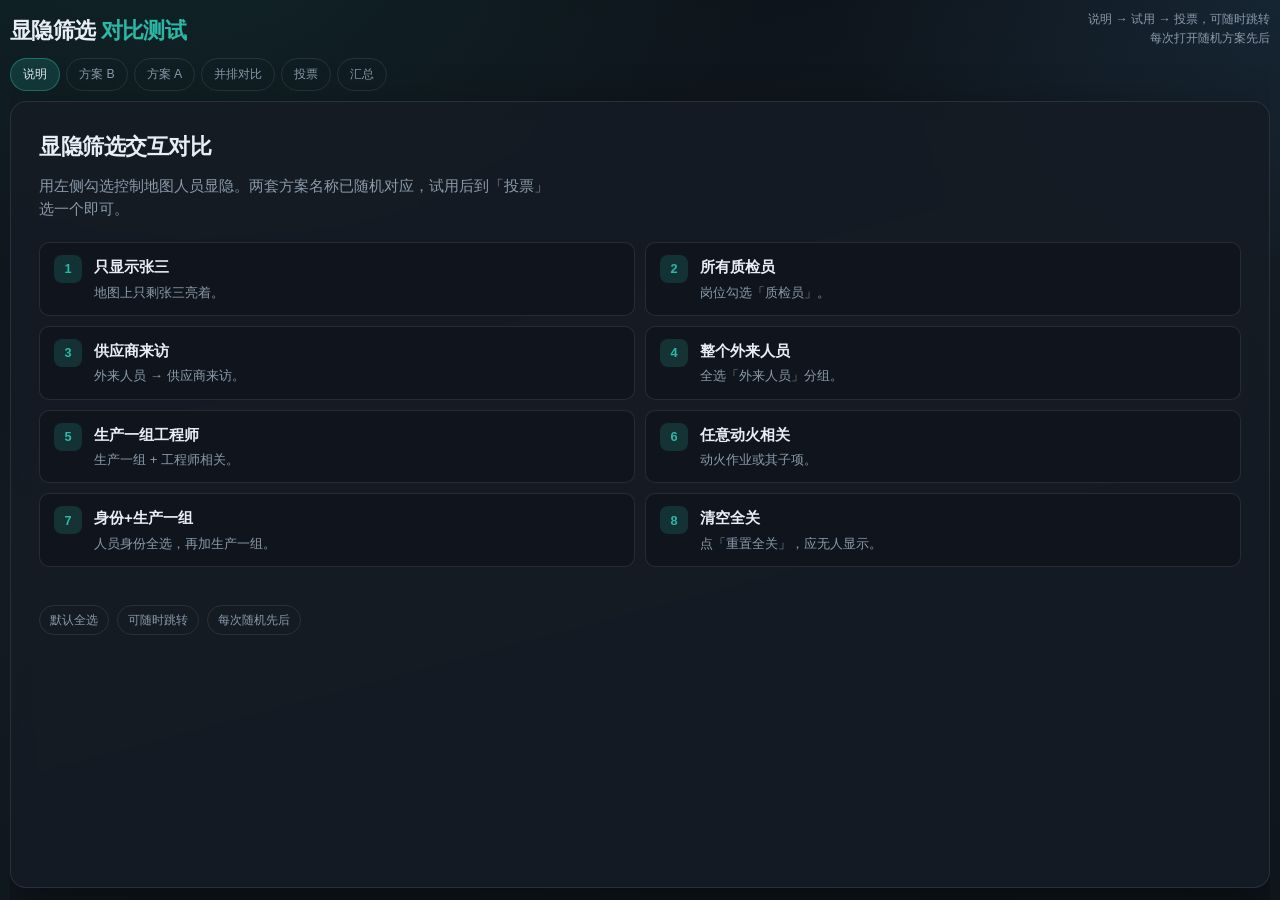
==== commit 59d29d6c: "Fit A/B test to one viewport and clarify mode wording Lock the layout to the viewport without page s" ====
--- a/visibility-filter-abtest/index.html
+++ b/visibility-filter-abtest/index.html
@@ -39,7 +39,8 @@
 html,
 body {
   margin: 0;
-  min-height: 100%;
+  height: 100%;
+  overflow: hidden;
   background:
     radial-gradient(1200px 700px at 10% -10%, rgba(43, 184, 166, 0.12), transparent 55%),
     radial-gradient(900px 600px at 100% 0%, rgba(74, 163, 232, 0.1), transparent 50%),
@@ -51,7 +52,7 @@
 }
 
 body {
-  min-height: 100vh;
+  min-height: 100%;
 }
 
 button,
@@ -73,51 +74,105 @@
 }
 
 .app-shell {
-  width: min(1480px, calc(100% - 24px));
+  width: min(1480px, calc(100% - 20px));
   margin: 0 auto;
-  padding: 16px 0 40px;
+  padding: 10px 0 12px;
+  height: 100vh;
+  height: 100dvh;
+  display: flex;
+  flex-direction: column;
+  overflow: hidden;
+  box-sizing: border-box;
 }
 
 .topbar {
   display: flex;
   align-items: flex-end;
   justify-content: space-between;
-  gap: 16px;
-  margin-bottom: 28px;
+  gap: 12px;
+  margin-bottom: 10px;
+  flex-shrink: 0;
 }
 
 .brand {
   font-family: var(--font-display);
-  font-size: clamp(1.4rem, 2.4vw, 1.85rem);
+  font-size: clamp(1.15rem, 2vw, 1.45rem);
   font-weight: 620;
   letter-spacing: -0.03em;
   margin: 0;
 }
 
-.brand span {
-  color: var(--accent);
-}
-
-.topbar-meta {
-  color: var(--text-muted);
-  font-size: 0.9rem;
-  text-align: right;
-}
-
 .steps {
   display: flex;
   flex-wrap: wrap;
+  gap: 6px;
+  margin-bottom: 10px;
+  flex-shrink: 0;
+}
+
+#main {
+  flex: 1;
+  min-height: 0;
+  display: flex;
+  flex-direction: column;
+}
+
+#main > .panel,
+#main > .workspace,
+#main > .compare-workspaces {
+  flex: 1;
+  min-height: 0;
+}
+
+.panel-pad {
+  padding: 16px 18px;
+  overflow: auto;
+}
+
+.intro-fit {
+  display: flex;
+  flex-direction: column;
+  min-height: 0;
+}
+
+.intro-fit .lead {
+  margin-bottom: 10px;
+}
+
+.goal-grid {
+  display: grid;
+  grid-template-columns: repeat(2, minmax(0, 1fr));
   gap: 8px;
-  margin-bottom: 24px;
+  margin: 8px 0 12px;
+  overflow: auto;
+  min-height: 0;
+}
+
+.goal-card {
+  padding: 8px 10px;
+}
+
+.goal-card p {
+  font-size: 0.8rem;
+}
+
+.brand span {
+  color: var(--accent);
+}
+
+.topbar-meta {
+  color: var(--text-muted);
+  font-size: 0.82rem;
+  text-align: right;
 }
 
 .nav-pill,
 .step-pill {
-  padding: 8px 14px;
+  padding: 6px 12px;
   border-radius: 999px;
   border: 1px solid var(--line);
   color: var(--text-muted);
-  font-size: 0.88rem;
+  font-size: 0.82rem;
   transition: 0.2s ease;
   background: transparent;
 }
@@ -137,26 +192,6 @@
 .step-pill.done {
   color: var(--ok);
   border-color: rgba(94, 207, 138, 0.35);
-}
-
-.compare-workspaces {
-  display: grid;
-  grid-template-columns: 1fr;
-  gap: 16px;
-}
-
-@media (min-width: 1100px) {
-  .compare-workspaces {
-    grid-template-columns: 1fr 1fr;
-  }
-
-  .compare-workspaces .workspace {
-    min-height: 560px;
-  }
-
-  .compare-workspaces .scene {
-    min-height: 280px;
-  }
 }
 
 
@@ -257,13 +292,38 @@
 
 .workspace {
   display: grid;
-  grid-template-columns: minmax(300px, 360px) minmax(0, 1fr) minmax(220px, 280px);
-  min-height: calc(100vh - 140px);
+  grid-template-columns: minmax(280px, 340px) minmax(0, 1fr) minmax(200px, 250px);
+  min-height: 0;
+  height: 100%;
+  overflow: hidden;
 }
 
 .workspace.compact {
-  grid-template-columns: minmax(260px, 320px) 1fr;
-  min-height: 560px;
+  grid-template-columns: minmax(240px, 300px) 1fr;
+  min-height: 0;
+  height: 100%;
+}
+
+.compare-workspaces {
+  display: grid;
+  grid-template-columns: 1fr 1fr;
+  gap: 10px;
+  height: 100%;
+  min-height: 0;
+}
+
+@media (min-width: 1100px) {
+  .compare-workspaces {
+    grid-template-columns: 1fr 1fr;
+  }
+
+  .compare-workspaces .workspace {
+    min-height: 0;
+  }
+
+  .compare-workspaces .scene {
+    min-height: 0;
+  }
 }
 
 .sidebar {
@@ -286,56 +346,57 @@
   overflow: hidden;
 }
 
-.mode-inline {
-  display: flex;
+.mode-switch-bar {
+  display: grid;
+  grid-template-columns: 1fr auto 1fr;
   align-items: center;
-  justify-content: center;
-  gap: 10px;
-  padding: 10px 12px;
+  gap: 8px;
+  padding: 8px 10px;
   border-bottom: 1px solid var(--line);
-  background: rgba(255, 255, 255, 0.02);
-}
-
-.mode-seg {
-  display: grid;
-  grid-template-columns: 1fr 1fr;
-  gap: 6px;
-  padding: 8px;
-  border-bottom: 1px solid var(--line);
-  background: rgba(255, 255, 255, 0.02);
-}
-
-.mode-seg-btn {
-  text-align: left;
-  padding: 10px 10px;
+  background: rgba(255, 255, 255, 0.03);
+}
+
+.mode-side {
+  padding: 8px 6px;
   border-radius: 8px;
-  border: 1px solid var(--line);
-  background: transparent;
+  border: 1px solid transparent;
   color: var(--text-muted);
-  line-height: 1.35;
-}
-
-.mode-seg-btn strong {
-  display: block;
-  font-size: 0.88rem;
-  color: var(--text);
-  margin-bottom: 2px;
-}
-
-.mode-seg-btn span {
-  display: block;
-  font-size: 0.72rem;
-  color: var(--text-muted);
-}
-
-.mode-seg-btn.on {
-  border-color: rgba(74, 163, 232, 0.55);
-  background: color-mix(in srgb, var(--design-a) 18%, transparent);
-  color: var(--text);
-}
-
-.mode-seg-btn.on strong {
-  color: #9fd0ff;
+  font-size: 0.86rem;
+  font-weight: 600;
+  text-align: center;
+}
+
+.mode-side.active {
+  color: #0b1c28;
+  background: linear-gradient(180deg, #7ec8ff, #4aa3e8);
+  border-color: transparent;
+  box-shadow: 0 0 0 1px rgba(74, 163, 232, 0.35);
+}
+
+.mode-switch.switch {
+  width: 48px;
+  height: 28px;
+}
+
+.mode-switch .switch-track {
+  background: #3a4654;
+  box-shadow: inset 0 0 0 1px rgba(255, 255, 255, 0.08);
+}
+
+.mode-switch input:checked + .switch-track {
+  background: var(--design-a);
+}
+
+.mode-switch .switch-track::after {
+  width: 22px;
+  height: 22px;
+  top: 3px;
+  left: 3px;
+  box-shadow: 0 2px 6px rgba(0, 0, 0, 0.35);
+}
+
+.mode-switch input:checked + .switch-track::after {
+  transform: translateX(20px);
 }
 
 .sidebar-foot {
@@ -445,7 +506,72 @@
 }
 
 .scene {
-  min-height: 520px;
+  min-height: 0;
+  flex: 1;
+}
+
+.scene-wrap {
+  display: flex;
+  flex-direction: column;
+  min-width: 0;
+  min-height: 0;
+  overflow: hidden;
+}
+
+.side-goals {
+  padding: 8px 10px;
+  border-bottom: 1px solid var(--line);
+  flex-shrink: 0;
+}
+
+.side-goal {
+  padding: 5px 0;
+}
+
+.side-goal b {
+  font-size: 0.78rem;
+}
+
+.side-goal span {
+  font-size: 0.7rem;
+}
+
+.roster {
+  padding: 8px 10px;
+  flex: 1;
+  min-height: 0;
+  overflow: auto;
+}
+
+.roster-row {
+  padding: 5px 6px;
+}
+
+.roster-row p {
+  font-size: 0.68rem;
+}
+
+.sidebar-head {
+  padding: 10px 12px 8px;
+}
+
+.sidebar-head h3 {
+  font-size: 0.95rem;
+}
+
+.sidebar-foot {
+  padding: 8px 10px;
+}
+
+.person {
+  width: 38px;
+  height: 38px;
+}
+
+.person .dot {
+  width: 30px;
+  height: 30px;
+  font-size: 0.68rem;
 }
 
 .vote-big {
@@ -1484,8 +1610,8 @@
 
 /**
  * Design A (带模式)
- * - multi  命中其一: OR
- * - filter 同时命中: smart AND（大类全选按大类，子类未全选按叶子 AND）
+ * - multi  多选显示: OR
+ * - filter 匹配显示: smart AND（大类全选按大类，子类未全选按叶子 AND）
  */
 function filterDesignA(
   people,
@@ -1594,9 +1720,14 @@
 const LEAF_UNIVERSE = allLeafIds();
 
 const GOALS = [
-  { title: "只显示张三", tip: "地图上尽量只剩「张三」亮着。" },
-  { title: "显示所有质检员", tip: "岗位为「质检员」的人全部显示。" },
-  { title: "显示供应商来访", tip: "外来人员 → 供应商来访。" },
+  { title: "只显示张三", tip: "地图上只剩张三亮着。" },
+  { title: "所有质检员", tip: "岗位勾选「质检员」。" },
+  { title: "供应商来访", tip: "外来人员 → 供应商来访。" },
+  { title: "整个外来人员", tip: "全选「外来人员」分组。" },
+  { title: "生产一组工程师", tip: "生产一组 + 工程师相关。" },
+  { title: "任意动火相关", tip: "动火作业或其子项。" },
+  { title: "身份+生产一组", tip: "人员身份全选，再加生产一组。" },
+  { title: "清空全关", tip: "点「重置全关」，应无人显示。" },
 ];
 
 function freshSession() {
@@ -1685,18 +1816,16 @@
   setLeaves(selected, leafIds, !allOn);
 }
 
-/** Segmented control — clearer than a naked switch */
+/** Switch row: looks like it drives how list checks are interpreted */
 function renderModeToggle(eng, scope) {
-  const multi = eng.mode === "multi";
-  return `<div class="mode-seg" role="group" aria-label="匹配方式">
-    <button type="button" class="mode-seg-btn ${multi ? "on" : ""}" data-scope="${scope}" data-act="t-mode-set" data-mode="multi">
-      <strong>命中其一</strong>
-      <span>带任一所选标签就显示</span>
-    </button>
-    <button type="button" class="mode-seg-btn ${!multi ? "on" : ""}" data-scope="${scope}" data-act="t-mode-set" data-mode="filter">
-      <strong>同时命中</strong>
-      <span>大类全选按类；未全选的子类要同时满足</span>
-    </button>
+  const filterOn = eng.mode === "filter";
+  return `<div class="mode-switch-bar">
+    <button type="button" class="mode-side ${!filterOn ? "active" : ""}" data-scope="${scope}" data-act="t-mode-set" data-mode="multi">多选显示</button>
+    <label class="switch mode-switch" title="切换列表匹配方式">
+      <input type="checkbox" data-scope="${scope}" data-act="t-mode-check" ${filterOn ? "checked" : ""} />
+      <span class="switch-track"></span>
+    </label>
+    <button type="button" class="mode-side ${filterOn ? "active" : ""}" data-scope="${scope}" data-act="t-mode-set" data-mode="filter">匹配显示</button>
   </div>`;
 }
 
@@ -1946,6 +2075,11 @@
     eng.mode = dataset.mode === "filter" ? "filter" : "multi";
     return true;
   }
+  if (act === "t-mode-check") {
+    if (key !== "toggle") return false;
+    eng.mode = dataset.checked ? "filter" : "multi";
+    return true;
+  }
   if (act === "reset-on") {
     if (ctx.compare) {
       const next =
@@ -2027,20 +2161,18 @@
     </div>`
   ).join("");
 
-  return `<section class="panel panel-pad">
+  return `<section class="panel panel-pad intro-fit">
     <div class="hero-copy">
       <h2>显隐筛选交互对比</h2>
       <p class="lead">
-        地图上有若干人员，每人可带多个分类标签（含部分三级标签）。用左侧勾选控制谁显示、谁隐藏。
-        两套方案名称已随机对应，请分别试用或并排对比，最后在「投票」里选一个即可。
+        用左侧勾选控制地图人员显隐。两套方案名称已随机对应，试用后到「投票」选一个即可。
       </p>
     </div>
-    <h3 class="section-title" style="font-size:1.05rem;margin-top:8px">小目标（操作页右侧也会显示）</h3>
-    <div class="goal-list">${goals}</div>
+    <div class="goal-list goal-grid">${goals}</div>
     <div class="tag-row">
-      <span class="tag">默认全选 · 全员显示</span>
+      <span class="tag">默认全选</span>
       <span class="tag">可随时跳转</span>
-      <span class="tag">每次打开随机先后</span>
+      <span class="tag">每次随机先后</span>
     </div>
   </section>`;
 }
@@ -2205,7 +2337,7 @@
     const el = e.target.closest("[data-act]");
     if (!el) return;
     const act = el.dataset.act;
-    if (act === "nav") return;
+    if (act === "nav" || act === "t-mode-check") return;
     const scope = el.dataset.scope;
     if (!scope) return;
     if (handleAct(act, scope, el.dataset)) {
@@ -2214,6 +2346,15 @@
     }
   });
 
+  root.addEventListener("change", (e) => {
+    const el = e.target.closest("[data-act='t-mode-check']");
+    if (!el) return;
+    handleAct("t-mode-check", el.dataset.scope, {
+      checked: e.target.checked,
+    });
+    paint();
+  });
+
   root.addEventListener("submit", (e) => {
     if (e.target.id !== "vote-form") return;
     e.preventDefault();
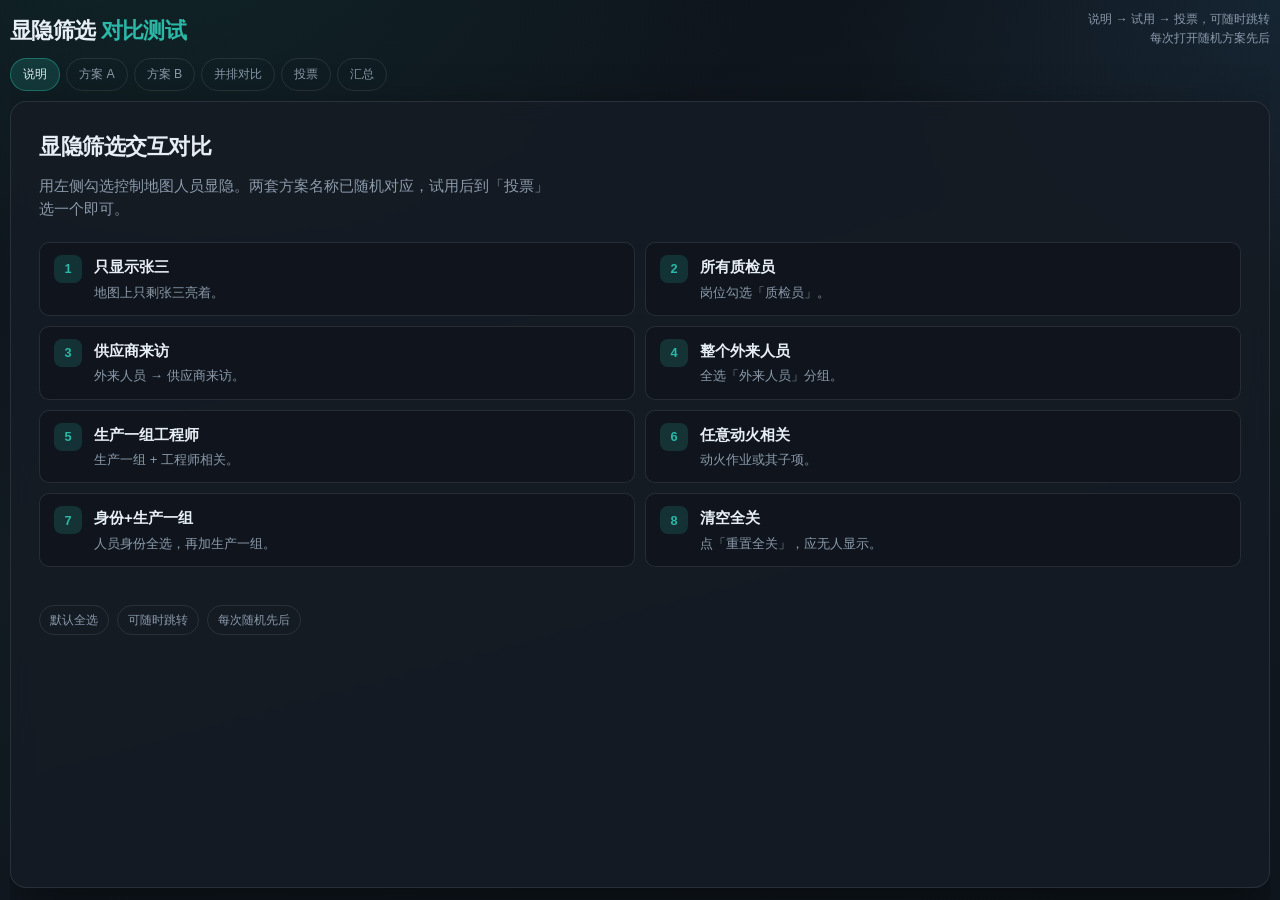
==== commit ce46077b: "Remove remaining old mode labels from bundle Co-authored-by: punkhumor <punkhumorlyde@163.com>" ====
--- a/visibility-filter-abtest/index.html
+++ b/visibility-filter-abtest/index.html
@@ -339,11 +339,16 @@
   flex-direction: column;
   flex: 1;
   min-height: 0;
-  margin: 0 8px 8px;
+  margin: 0 8px;
   border: 1px solid var(--line);
   border-radius: 10px;
   background: rgba(0, 0, 0, 0.18);
   overflow: hidden;
+}
+
+.sidebar-body .tree {
+  flex: 1;
+  min-height: 0;
 }
 
 .mode-switch-bar {
@@ -1546,7 +1551,7 @@
 }
 
 /**
- * Smart AND constraints for 同时命中 / Design B:
+ * Smart AND constraints for 匹配显示 / Design B:
  * - 某大类叶子全选 → 约束为「属于该大类」(有该类任一叶子即可)
  * - 某二级分组全选 → 约束为「属于该分组」
  * - 未全选的子类叶子 → 每个叶子单独作为必须命中的 tag（AND）
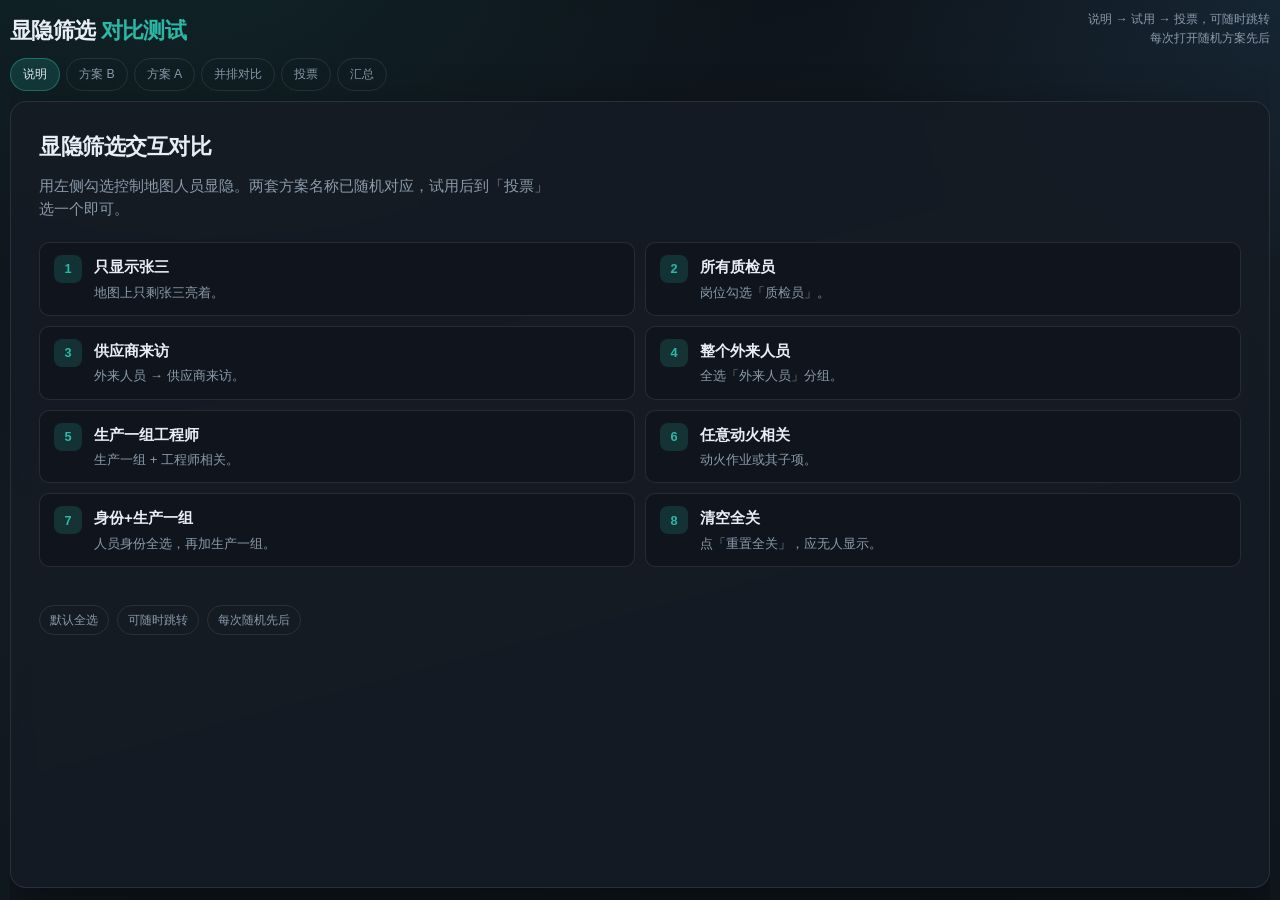
==== commit 6c4db34e: "Fix test assertions for new within-category OR constraints Co-authored-by: punkhumor <punkhumorlyde@" ====
--- a/visibility-filter-abtest/index.html
+++ b/visibility-filter-abtest/index.html
@@ -1575,31 +1575,8 @@
       continue;
     }
 
-    for (const child of cat.children) {
-      const leaves = leafIdsUnder(child);
-      const selMid = leaves.filter((id) => selected.has(id));
-      if (selMid.length === 0) continue;
-
-      if (child.children?.length) {
-        if (selMid.length === leaves.length) {
-          constraints.push({ type: "any", ids: leaves, label: child.label });
-        } else {
-          for (const id of selMid) {
-            constraints.push({
-              type: "has",
-              id,
-              label: ATTR_META[id]?.label || id,
-            });
-          }
-        }
-      } else {
-        constraints.push({
-          type: "has",
-          id: child.id,
-          label: child.label,
-        });
-      }
-    }
+    // Within a category: always OR — collect all selected leaves into one "any" group
+    constraints.push({ type: "any", ids: selInCat, label: cat.label + "(部分)" });
   }
 
   return constraints;
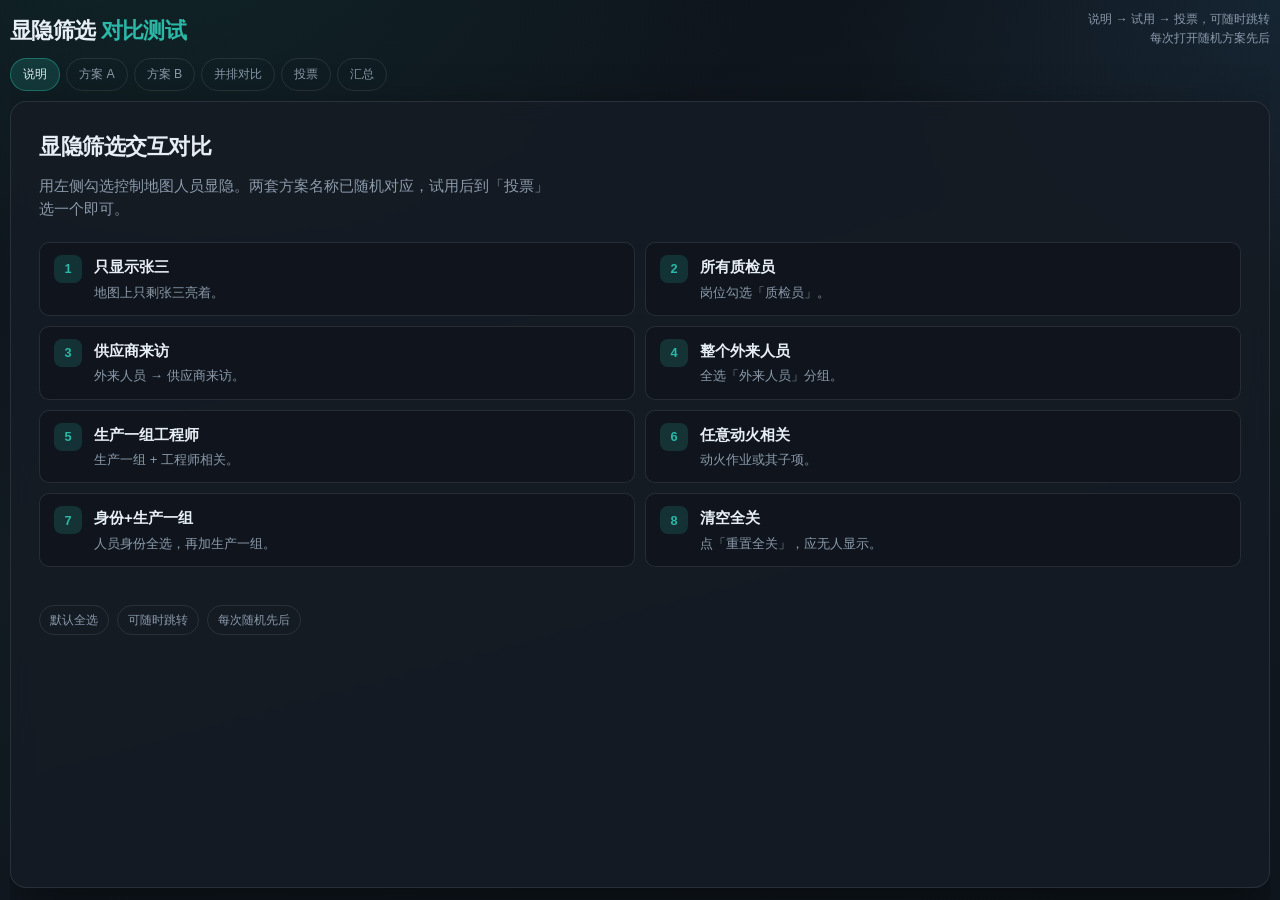
==== commit 0145c3b5: "Add mobile bottom-sheet filter panel for touch usability On small screens the map fills the view and" ====
--- a/visibility-filter-abtest/index.html
+++ b/visibility-filter-abtest/index.html
@@ -293,15 +293,32 @@
 .workspace {
   display: grid;
   grid-template-columns: minmax(280px, 340px) minmax(0, 1fr) minmax(200px, 250px);
+  grid-template-areas: "sidebar scene rail";
   min-height: 0;
   height: 100%;
   overflow: hidden;
+  position: relative;
 }
 
 .workspace.compact {
   grid-template-columns: minmax(240px, 300px) 1fr;
+  grid-template-areas: "sidebar scene";
   min-height: 0;
   height: 100%;
+}
+
+.sidebar,
+.filter-sheet {
+  grid-area: sidebar;
+}
+
+.scene-wrap {
+  grid-area: scene;
+}
+
+.side-rail,
+.info-sheet {
+  grid-area: rail;
 }
 
 .compare-workspaces {
@@ -353,12 +370,28 @@
 
 .mode-switch-bar {
   display: grid;
-  grid-template-columns: 1fr auto 1fr;
+  grid-template-columns: auto auto auto;
   align-items: center;
+  gap: 6px;
+  padding: 0;
+  border-bottom: none;
+  background: transparent;
+}
+
+.mode-switch-bar.compact .mode-side {
+  padding: 4px 8px;
+  font-size: 0.78rem;
+  border-radius: 6px;
+  cursor: pointer;
+  user-select: none;
+}
+
+.sidebar-head-row {
+  display: flex;
+  align-items: center;
+  justify-content: space-between;
   gap: 8px;
-  padding: 8px 10px;
-  border-bottom: 1px solid var(--line);
-  background: rgba(255, 255, 255, 0.03);
+  margin-bottom: 4px;
 }
 
 .mode-side {
@@ -379,8 +412,8 @@
 }
 
 .mode-switch.switch {
-  width: 48px;
-  height: 28px;
+  width: 42px;
+  height: 24px;
 }
 
 .mode-switch .switch-track {
@@ -393,15 +426,15 @@
 }
 
 .mode-switch .switch-track::after {
-  width: 22px;
-  height: 22px;
+  width: 18px;
+  height: 18px;
   top: 3px;
   left: 3px;
   box-shadow: 0 2px 6px rgba(0, 0, 0, 0.35);
 }
 
 .mode-switch input:checked + .switch-track::after {
-  transform: translateX(20px);
+  transform: translateX(18px);
 }
 
 .sidebar-foot {
@@ -1220,34 +1253,303 @@
   display: none !important;
 }
 
+.mobile-topbar,
+.mobile-filter-bar,
+.sheet-handle,
+.sheet-backdrop,
+.mobile-only {
+  display: none;
+}
+
 @media (max-width: 1100px) {
-  .workspace {
-    grid-template-columns: 1fr;
-  }
-
-  .sidebar {
-    border-right: none;
-    border-bottom: 1px solid var(--line);
-    max-height: 420px;
-  }
-
-  .side-rail {
-    border-left: none;
-    border-top: 1px solid var(--line);
-    max-height: 360px;
-  }
-
-  .compare-grid {
-    grid-template-columns: 1fr;
+  html,
+  body {
+    overflow: auto;
+    height: auto;
+    min-height: 100%;
+  }
+
+  .app-shell {
+    height: auto;
+    min-height: 100dvh;
+    overflow: visible;
+    padding: 8px 0 16px;
+    width: min(100% - 16px, 1480px);
+  }
+
+  #main {
+    flex: none;
+    min-height: calc(100dvh - 120px);
+  }
+
+  #main > .panel,
+  #main > .workspace,
+  #main > .compare-workspaces {
+    flex: none;
+    min-height: calc(100dvh - 120px);
+    height: calc(100dvh - 120px);
   }
 
   .topbar {
     flex-direction: column;
     align-items: flex-start;
+    gap: 4px;
+    margin-bottom: 8px;
   }
 
   .topbar-meta {
     text-align: left;
+    font-size: 0.75rem;
+  }
+
+  .steps {
+    gap: 4px;
+    margin-bottom: 8px;
+    overflow-x: auto;
+    flex-wrap: nowrap;
+    -webkit-overflow-scrolling: touch;
+    padding-bottom: 2px;
+  }
+
+  .nav-pill {
+    flex-shrink: 0;
+    padding: 8px 12px;
+    font-size: 0.8rem;
+    min-height: 36px;
+  }
+
+  .workspace,
+  .workspace.compact {
+    grid-template-columns: 1fr;
+    grid-template-areas: "scene";
+    height: 100%;
+    min-height: 0;
+  }
+
+  .compare-workspaces {
+    grid-template-columns: 1fr;
+    gap: 10px;
+    height: auto;
+    min-height: 0;
+    overflow: auto;
+  }
+
+  .compare-workspaces .workspace {
+    height: min(70dvh, 560px);
+  }
+
+  .scene-wrap {
+    display: flex;
+    flex-direction: column;
+    min-height: 0;
+    height: 100%;
+    position: relative;
+  }
+
+  .scene {
+    flex: 1;
+    min-height: 0;
+  }
+
+  .mobile-topbar {
+    display: flex;
+    align-items: center;
+    gap: 8px;
+    padding: 8px 10px;
+    border-bottom: 1px solid var(--line);
+    background: rgba(0, 0, 0, 0.25);
+    flex-shrink: 0;
+  }
+
+  .mobile-top-actions {
+    margin-left: auto;
+    display: flex;
+    gap: 6px;
+  }
+
+  .mobile-filter-bar {
+    display: block;
+    flex-shrink: 0;
+    padding: 8px 10px calc(8px + env(safe-area-inset-bottom));
+    border-top: 1px solid var(--line);
+    background: rgba(0, 0, 0, 0.35);
+  }
+
+  .mobile-filter-btn {
+    width: 100%;
+    min-height: 48px;
+    border-radius: 12px;
+    border: 1px solid rgba(74, 163, 232, 0.45);
+    background: linear-gradient(180deg, #3a7eb8, #2a5f8a);
+    color: #fff;
+    display: flex;
+    align-items: center;
+    justify-content: space-between;
+    padding: 0 16px;
+    font-size: 0.95rem;
+    font-weight: 650;
+  }
+
+  .mobile-only {
+    display: inline-flex !important;
+  }
+
+  .sheet-backdrop {
+    display: block;
+    position: fixed;
+    inset: 0;
+    background: rgba(0, 0, 0, 0.55);
+    z-index: 40;
+    opacity: 0;
+    pointer-events: none;
+    transition: opacity 0.2s ease;
+  }
+
+  .workspace.sheet-open .sheet-backdrop,
+  .workspace.info-open .sheet-backdrop {
+    opacity: 1;
+    pointer-events: auto;
+  }
+
+  .sidebar,
+  .filter-sheet,
+  .side-rail,
+  .info-sheet {
+    position: fixed;
+    left: 0;
+    right: 0;
+    bottom: 0;
+    top: auto;
+    width: 100%;
+    max-height: min(78dvh, 640px);
+    z-index: 50;
+    border-right: none;
+    border-left: none;
+    border-top: 1px solid var(--line);
+    border-radius: 16px 16px 0 0;
+    transform: translateY(110%);
+    transition: transform 0.25s ease;
+    display: flex;
+    flex-direction: column;
+    background: var(--bg-elevated);
+    box-shadow: 0 -12px 40px rgba(0, 0, 0, 0.45);
+  }
+
+  .workspace.sheet-open .filter-sheet {
+    transform: translateY(0);
+  }
+
+  .workspace.info-open .info-sheet {
+    transform: translateY(0);
+  }
+
+  .sheet-handle {
+    display: flex;
+    justify-content: center;
+    padding: 10px 0 4px;
+    flex-shrink: 0;
+  }
+
+  .sheet-handle i {
+    width: 42px;
+    height: 4px;
+    border-radius: 999px;
+    background: rgba(255, 255, 255, 0.28);
+  }
+
+  .sidebar-body {
+    margin: 0 10px;
+    flex: 1;
+    min-height: 0;
+  }
+
+  .sidebar-body .tree {
+    flex: 1;
+    min-height: 0;
+    overflow: auto;
+    -webkit-overflow-scrolling: touch;
+    padding-bottom: 12px;
+  }
+
+  .tree-row {
+    min-height: 44px;
+    padding: 10px 8px;
+  }
+
+  .checkbox {
+    width: 22px;
+    height: 22px;
+  }
+
+  .twist {
+    width: 28px;
+    height: 28px;
+  }
+
+  .sidebar-foot {
+    display: flex;
+    gap: 8px;
+    padding: 10px 12px calc(10px + env(safe-area-inset-bottom));
+    flex-shrink: 0;
+  }
+
+  .side-rail .roster,
+  .info-sheet .roster {
+    overflow: auto;
+    -webkit-overflow-scrolling: touch;
+  }
+
+  .person {
+    width: 42px;
+    height: 42px;
+  }
+
+  .person .dot {
+    width: 34px;
+    height: 34px;
+  }
+
+  .person-tip {
+    opacity: 1;
+    transform: translateX(-50%) translateY(0);
+    pointer-events: none;
+    white-space: normal;
+    min-width: 120px;
+    max-width: 160px;
+    font-size: 0.68rem;
+  }
+
+  .goal-grid {
+    grid-template-columns: 1fr;
+  }
+
+  .intro-fit {
+    overflow: auto;
+    max-height: none;
+  }
+
+  .panel-pad {
+    overflow: auto;
+  }
+
+  .compare-grid {
+    grid-template-columns: 1fr;
+  }
+
+  .toast {
+    left: 12px;
+    right: 12px;
+    bottom: 12px;
+  }
+}
+
+@media (min-width: 1101px) {
+  .mobile-topbar,
+  .mobile-filter-bar,
+  .sheet-handle,
+  .sheet-backdrop,
+  .mobile-only {
+    display: none !important;
   }
 }
 
@@ -1591,9 +1893,50 @@
 }
 
 /**
+ * Build strict-AND constraints for 匹配显示 (Design A filter mode).
+ * - Every leaf is individually required (AND), even within the same category
+ * - EXCEPT: when a group node (2-level or top-level) is fully selected,
+ *   it collapses to "belongs to that group" (any)
+ */
+function buildStrictConstraints(
+  selectedIds,
+  categories = DEFAULT_CATEGORIES
+) {
+  const selected = asSet(selectedIds);
+  const constraints = [];
+
+  for (const cat of (categories || DEFAULT_CATEGORIES)) {
+    const catLeaves = leafIdsUnder(cat);
+    const selInCat = catLeaves.filter((id) => selected.has(id));
+    if (selInCat.length === 0) continue;
+
+    if (selInCat.length === catLeaves.length) {
+      constraints.push({ type: "any", ids: catLeaves, label: cat.label });
+      continue;
+    }
+
+    for (const child of cat.children) {
+      const leaves = leafIdsUnder(child);
+      const selMid = leaves.filter((id) => selected.has(id));
+      if (selMid.length === 0) continue;
+
+      if (child.children?.length && selMid.length === leaves.length) {
+        constraints.push({ type: "any", ids: leaves, label: child.label });
+      } else {
+        for (const id of selMid) {
+          constraints.push({ type: "has", id, label: ATTR_META[id]?.label || id });
+        }
+      }
+    }
+  }
+
+  return constraints;
+}
+
+/**
  * Design A (带模式)
- * - multi  多选显示: OR
- * - filter 匹配显示: smart AND（大类全选按大类，子类未全选按叶子 AND）
+ * - multi  多选显示: OR — 带任一标签即显示
+ * - filter 匹配显示: strict AND — 每个叶子都要有(分组全选合并为属于该组)
  */
 function filterDesignA(
   people,
@@ -1614,7 +1957,7 @@
       .map((p) => p.id);
   }
 
-  const constraints = buildSmartConstraints(selected, categories);
+  const constraints = buildStrictConstraints(selected, categories);
   if (constraints.length === 0) return [];
   return people
     .filter((p) => matchSmartConstraints(p, constraints))
@@ -1730,6 +2073,8 @@
   toggle: initialDesignAState(CATEGORIES),
   facet: initialDesignBState(CATEGORIES),
   compare: { A: null, B: null },
+  filterSheet: false,
+  infoSheet: false,
 };
 
 function cloneEngine(src) {
@@ -1798,16 +2143,16 @@
   setLeaves(selected, leafIds, !allOn);
 }
 
-/** Switch row: looks like it drives how list checks are interpreted */
+/** Mode switch sits in sidebar header — short labels, clear on/off */
 function renderModeToggle(eng, scope) {
   const filterOn = eng.mode === "filter";
-  return `<div class="mode-switch-bar">
-    <button type="button" class="mode-side ${!filterOn ? "active" : ""}" data-scope="${scope}" data-act="t-mode-set" data-mode="multi">多选显示</button>
-    <label class="switch mode-switch" title="切换列表匹配方式">
+  return `<div class="mode-switch-bar compact">
+    <span class="mode-side ${!filterOn ? "active" : ""}" data-scope="${scope}" data-act="t-mode-set" data-mode="multi" role="button" tabindex="0">多选</span>
+    <label class="switch mode-switch" title="多选=任一即可 · 匹配=同时满足">
       <input type="checkbox" data-scope="${scope}" data-act="t-mode-check" ${filterOn ? "checked" : ""} />
       <span class="switch-track"></span>
     </label>
-    <button type="button" class="mode-side ${filterOn ? "active" : ""}" data-scope="${scope}" data-act="t-mode-set" data-mode="filter">匹配显示</button>
+    <span class="mode-side ${filterOn ? "active" : ""}" data-scope="${scope}" data-act="t-mode-set" data-mode="filter" role="button" tabindex="0">匹配</span>
   </div>`;
 }
 
@@ -1948,23 +2293,21 @@
   const badgeClass = label === "A" ? "a" : "b";
   const accent = isToggle ? "a" : "b";
   const compact = !!opts.compact;
-
-  return `<div class="workspace panel ${compact ? "compact" : ""}" data-panel="${label}">
-    <aside class="sidebar">
-      <div class="sidebar-head">
+  const sheetOpen = state.filterSheet;
+  const infoOpen = state.infoSheet;
+
+  return `<div class="workspace panel ${compact ? "compact" : ""} ${
+    sheetOpen ? "sheet-open" : ""
+  } ${infoOpen ? "info-open" : ""}" data-panel="${label}">
+    <section class="scene-wrap">
+      <div class="mobile-topbar">
         <div class="design-badge ${badgeClass}">方案 ${label}</div>
-        <h3>筛选面板</h3>
+        ${isToggle ? renderModeToggle(eng, scope) : ""}
+        <div class="mobile-top-actions">
+          <button type="button" class="btn btn-secondary btn-sm" data-act="toggle-info">对照</button>
+          <button type="button" class="btn btn-primary btn-sm" data-act="toggle-sheet">筛选</button>
+        </div>
       </div>
-      <div class="sidebar-body">
-        ${isToggle ? renderModeToggle(eng, scope) : ""}
-        <div class="tree">${renderTree(eng, scope, accent)}</div>
-      </div>
-      <div class="sidebar-foot">
-        <button class="btn btn-ghost btn-sm" type="button" data-scope="${scope}" data-act="reset-on">重置全选</button>
-        <button class="btn btn-ghost btn-sm" type="button" data-scope="${scope}" data-act="reset-off">重置全关</button>
-      </div>
-    </aside>
-    <section class="scene-wrap">
       <div class="scene">
         ${renderPeople(visible)}
         <div class="scene-legend">
@@ -1972,13 +2315,45 @@
           <div class="legend-row">${legendHtml()}</div>
         </div>
       </div>
+      <div class="mobile-filter-bar">
+        <button type="button" class="mobile-filter-btn" data-act="toggle-sheet">
+          <span>筛选面板</span>
+          <strong>${visible.size}/${PEOPLE.length}</strong>
+        </button>
+      </div>
     </section>
+
+    <div class="sheet-backdrop" data-act="close-sheets"></div>
+
+    <aside class="sidebar filter-sheet">
+      <div class="sheet-handle" data-act="toggle-sheet"><i></i></div>
+      <div class="sidebar-head">
+        <div class="sidebar-head-row">
+          <div class="design-badge ${badgeClass}">方案 ${label}</div>
+          ${isToggle ? renderModeToggle(eng, scope) : ""}
+        </div>
+        <h3>筛选面板</h3>
+      </div>
+      <div class="sidebar-body">
+        <div class="tree">${renderTree(eng, scope, accent)}</div>
+      </div>
+      <div class="sidebar-foot">
+        <button class="btn btn-ghost btn-sm" type="button" data-scope="${scope}" data-act="reset-on">重置全选</button>
+        <button class="btn btn-ghost btn-sm" type="button" data-scope="${scope}" data-act="reset-off">重置全关</button>
+        <button class="btn btn-primary btn-sm mobile-only" type="button" data-act="close-sheets">完成</button>
+      </div>
+    </aside>
+
     ${
       compact
         ? ""
-        : `<aside class="side-rail">
+        : `<aside class="side-rail info-sheet">
+      <div class="sheet-handle" data-act="toggle-info"><i></i></div>
       ${renderGoalsSide()}
       ${renderRoster(visible)}
+      <div class="sidebar-foot mobile-only">
+        <button class="btn btn-primary btn-sm" type="button" data-act="close-sheets">关闭</button>
+      </div>
     </aside>`
     }
   </div>`;
@@ -2214,6 +2589,11 @@
 }
 
 function paint() {
+  // reset sheets when leaving operation views
+  if (state.view !== "A" && state.view !== "B" && state.view !== "compare") {
+    state.filterSheet = false;
+    state.infoSheet = false;
+  }
   renderNav();
   const main = document.getElementById("main");
   if (state.view === "intro") main.innerHTML = renderIntro();
@@ -2291,6 +2671,27 @@
     const nav = e.target.closest("[data-act='nav']");
     if (nav) {
       state.view = nav.dataset.view;
+      state.filterSheet = false;
+      state.infoSheet = false;
+      paint();
+      return;
+    }
+
+    if (e.target.closest("[data-act='toggle-sheet']")) {
+      state.filterSheet = !state.filterSheet;
+      if (state.filterSheet) state.infoSheet = false;
+      paint();
+      return;
+    }
+    if (e.target.closest("[data-act='toggle-info']")) {
+      state.infoSheet = !state.infoSheet;
+      if (state.infoSheet) state.filterSheet = false;
+      paint();
+      return;
+    }
+    if (e.target.closest("[data-act='close-sheets']")) {
+      state.filterSheet = false;
+      state.infoSheet = false;
       paint();
       return;
     }
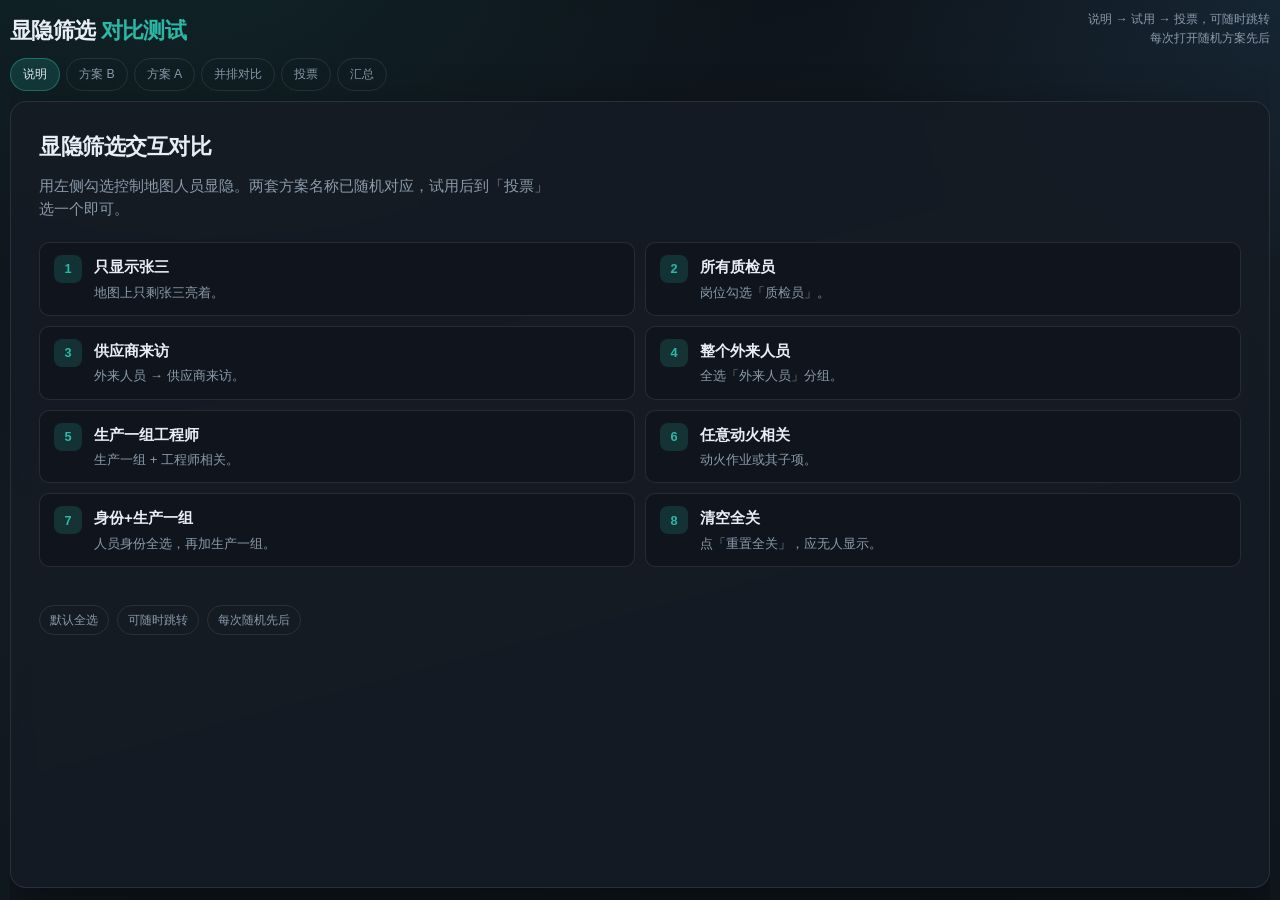
==== commit 913f1ea6: "Sync votes to shared store so汇总 shows everyone's results Previously votes only lived in localStorage" ====
--- a/visibility-filter-abtest/index.html
+++ b/visibility-filter-abtest/index.html
@@ -221,6 +221,12 @@
   color: var(--text-muted);
   max-width: 62ch;
   margin: 0 0 20px;
+}
+
+.muted {
+  color: var(--text-muted);
+  font-size: 0.92rem;
+  line-height: 1.45;
 }
 
 .tag-row {
@@ -2040,9 +2046,116 @@
 }
 
 
+/** Shared vote store: jsonblob (full list) + counterapi (durable tallies). */
+
+const VOTE_BLOB_ID = "019fd160-4c05-761e-adaf-51047f77c55b";
+const VOTE_BLOB_URL = `https://jsonblob.com/api/jsonBlob/${VOTE_BLOB_ID}`;
+const COUNTER_NS = "vf-abtest-d882-live";
+const COUNTER_BASE = `https://api.counterapi.dev/v1/${COUNTER_NS}`;
+
+function newVoteId() {
+  if (typeof crypto !== "undefined" && crypto.randomUUID) {
+    return crypto.randomUUID();
+  }
+  return `v-${Date.now()}-${Math.random().toString(36).slice(2, 10)}`;
+}
+
+async function fetchRemoteVotes() {
+  const res = await fetch(VOTE_BLOB_URL, {
+    headers: { Accept: "application/json" },
+    cache: "no-store",
+  });
+  if (!res.ok) throw new Error(`blob ${res.status}`);
+  const etag = res.headers.get("ETag");
+  const data = await res.json();
+  const votes = Array.isArray(data?.votes) ? data.votes : [];
+  return { votes, etag, updatedAt: data?.updatedAt || null };
+}
+
+async function putRemoteVotes(votes, etag) {
+  const body = {
+    votes,
+    updatedAt: new Date().toISOString(),
+  };
+  const headers = {
+    "Content-Type": "application/json",
+    Accept: "application/json",
+  };
+  if (etag) headers["If-Match"] = etag;
+  const res = await fetch(VOTE_BLOB_URL, {
+    method: "PUT",
+    headers,
+    body: JSON.stringify(body),
+  });
+  if (res.status === 412) return { conflict: true };
+  if (!res.ok) throw new Error(`blob put ${res.status}`);
+  return { conflict: false, votes };
+}
+
+async function appendRemoteVote(vote) {
+  let lastErr = null;
+  for (let i = 0; i < 6; i++) {
+    try {
+      const { votes, etag } = await fetchRemoteVotes();
+      if (votes.some((v) => v.id === vote.id)) return votes;
+      const next = votes.concat([vote]);
+      const put = await putRemoteVotes(next, etag);
+      if (put.conflict) continue;
+      return next;
+    } catch (err) {
+      lastErr = err;
+      await new Promise((r) => setTimeout(r, 120 + i * 80));
+    }
+  }
+  throw lastErr || new Error("append failed");
+}
+
+async function bumpRemoteTally(prefer) {
+  const key = prefer === "B" ? "preferB" : "preferA";
+  const res = await fetch(`${COUNTER_BASE}/${key}/up`, { cache: "no-store" });
+  if (!res.ok) throw new Error(`counter ${res.status}`);
+  const data = await res.json();
+  return Number(data?.count) || 0;
+}
+
+async function fetchRemoteTallies() {
+  const read = async (key) => {
+    try {
+      const res = await fetch(`${COUNTER_BASE}/${key}/`, { cache: "no-store" });
+      if (!res.ok) return null;
+      const data = await res.json();
+      return Number(data?.count);
+    } catch {
+      return null;
+    }
+  };
+  const [A, B] = await Promise.all([read("preferA"), read("preferB")]);
+  return { A, B };
+}
+
+function mergeVotes(...lists) {
+  const map = new Map();
+  for (const list of lists) {
+    for (const v of list || []) {
+      if (!v || v.id == null) continue;
+      map.set(String(v.id), v);
+    }
+  }
+  return Array.from(map.values()).sort((a, b) => (a.at || 0) - (b.at || 0));
+}
+
+
 const OWNER_EMAIL = "punkhumorlyde@163.com";
 const STORAGE_KEY = "visibility-filter-abtest-votes-v5";
 const LEAF_UNIVERSE = allLeafIds();
+
+const remoteResults = {
+  status: "idle",
+  votes: [],
+  tallies: { A: null, B: null },
+  error: null,
+  loadedAt: null,
+};
 
 const GOALS = [
   { title: "只显示张三", tip: "地图上只剩张三亮着。" },
@@ -2479,6 +2592,39 @@
   localStorage.setItem(STORAGE_KEY, JSON.stringify(votes));
 }
 
+function allKnownVotes() {
+  return mergeVotes(remoteResults.votes, getVotes());
+}
+
+async function refreshRemoteResults({ silent = false } = {}) {
+  if (location.protocol === "file:") {
+    remoteResults.status = "error";
+    remoteResults.error = "本地打开无法同步，请用在线链接";
+    if (state.view === "results") paint();
+    return false;
+  }
+  remoteResults.status = "loading";
+  if (!silent && state.view === "results") paint();
+  try {
+    const [{ votes }, tallies] = await Promise.all([
+      fetchRemoteVotes(),
+      fetchRemoteTallies(),
+    ]);
+    remoteResults.votes = votes;
+    remoteResults.tallies = tallies;
+    remoteResults.status = "ok";
+    remoteResults.error = null;
+    remoteResults.loadedAt = Date.now();
+    if (state.view === "results") paint();
+    return true;
+  } catch (err) {
+    remoteResults.status = "error";
+    remoteResults.error = err?.message || "同步失败";
+    if (state.view === "results") paint();
+    return false;
+  }
+}
+
 function renderNav() {
   const ab =
     session.first === "A"
@@ -2557,31 +2703,65 @@
 }
 
 function renderResults() {
-  const votes = getVotes();
+  const local = getVotes();
+  const remote = remoteResults.votes || [];
+  const votes = allKnownVotes();
   const preferA = votes.filter((v) => v.prefer === "A").length;
   const preferB = votes.filter((v) => v.prefer === "B").length;
+  const tallyA = remoteResults.tallies?.A;
+  const tallyB = remoteResults.tallies?.B;
+
+  let statusLine = "";
+  if (remoteResults.status === "loading") {
+    statusLine = `<p class="lead">正在拉取全网投票…</p>`;
+  } else if (remoteResults.status === "error") {
+    statusLine = `<p class="lead">远程同步失败：${
+      remoteResults.error || "未知错误"
+    }。下面仍显示本机记录。</p>`;
+  } else if (remoteResults.status === "ok") {
+    const when = remoteResults.loadedAt
+      ? new Date(remoteResults.loadedAt).toLocaleTimeString()
+      : "";
+    statusLine = `<p class="lead">已同步全网 <strong>${remote.length}</strong> 票${
+      when ? `（${when}）` : ""
+    }；本机另有 ${local.length} 条缓存。</p>`;
+  } else {
+    statusLine = `<p class="lead">打开本页会自动拉取其他人的投票。</p>`;
+  }
+
+  const tallyNote =
+    tallyA != null || tallyB != null
+      ? `<p class="muted" style="margin-top:8px">备用计数：A ${
+          tallyA ?? "—"
+        } · B ${tallyB ?? "—"}</p>`
+      : "";
+
   const list = votes.length
     ? votes
         .slice()
         .reverse()
-        .map(
-          (v) => `<div class="result-card">
+        .map((v) => {
+          const mine = local.some((l) => l.id && l.id === v.id);
+          return `<div class="result-card">
           <div><strong>投给方案 ${v.prefer}</strong> · ${new Date(
             v.at
-          ).toLocaleString()}</div>
-        </div>`
-        )
+          ).toLocaleString()}${mine ? " · 本机" : ""}</div>
+        </div>`;
+        })
         .join("")
-    : `<p class="lead">还没有本机投票。</p>`;
+    : `<p class="lead">还没有投票记录。</p>`;
 
   return `<section class="panel panel-pad">
-    <h2 class="section-title">本机汇总</h2>
+    <h2 class="section-title">投票汇总</h2>
+    ${statusLine}
     <div class="compare-grid">
       <div class="compare-card"><h3>方案 A</h3><p><strong>${preferA}</strong> 票</p></div>
       <div class="compare-card"><h3>方案 B</h3><p><strong>${preferB}</strong> 票</p></div>
     </div>
+    ${tallyNote}
     <div class="results-list" style="margin-top:16px">${list}</div>
     <div class="btn-row" style="margin-top:20px">
+      <button class="btn btn-primary" type="button" data-act="refresh-votes">刷新全网</button>
       <button class="btn btn-secondary" type="button" data-act="export">导出 JSON</button>
       <button class="btn btn-ghost" type="button" data-act="clear-votes">清除本机记录</button>
     </div>
@@ -2606,7 +2786,12 @@
       ${renderPanel("B", { scope: "cmp-B", engine: state.compare.B, compact: true })}
     </div>`;
   } else if (state.view === "vote") main.innerHTML = renderVote();
-  else if (state.view === "results") main.innerHTML = renderResults();
+  else if (state.view === "results") {
+    main.innerHTML = renderResults();
+    if (remoteResults.status === "idle" || remoteResults.status === "error") {
+      refreshRemoteResults({ silent: remoteResults.status === "error" });
+    }
+  }
 }
 
 async function submitVote(form) {
@@ -2614,12 +2799,34 @@
   const prefer = fd.get("prefer");
   if (!prefer) return;
   const vote = {
+    id: newVoteId(),
     prefer,
     map: state.map,
     first: session.first,
     at: Date.now(),
   };
   addVote(vote);
+
+  let synced = false;
+  if (location.protocol !== "file:") {
+    try {
+      const remoteVotes = await appendRemoteVote(vote);
+      remoteResults.votes = remoteVotes;
+      remoteResults.status = "ok";
+      remoteResults.error = null;
+      remoteResults.loadedAt = Date.now();
+      synced = true;
+      try {
+        const count = await bumpRemoteTally(prefer);
+        if (prefer === "B") remoteResults.tallies.B = count;
+        else remoteResults.tallies.A = count;
+      } catch {
+        /* tally is secondary */
+      }
+    } catch {
+      synced = false;
+    }
+  }
 
   const text = `【显隐筛选投票】投给方案 ${vote.prefer}
 映射: A=${vote.map.A}, B=${vote.map.B}
@@ -2636,18 +2843,24 @@
           map: JSON.stringify(vote.map),
           first: vote.first,
           at: new Date(vote.at).toISOString(),
+          id: vote.id,
           _subject: `[显隐筛选] 投给方案${vote.prefer}`,
           _template: "table",
+          _captcha: "false",
         }),
       });
       if (!res.ok) throw new Error("fail");
       emailed = true;
-      showToast("已提交");
     } catch {
       emailed = false;
     }
   }
-  if (!emailed) {
+
+  if (synced) {
+    showToast(emailed ? "已提交到全网汇总" : "已写入全网汇总");
+  } else if (emailed) {
+    showToast("已发邮件（全网同步失败）");
+  } else {
     try {
       await navigator.clipboard.writeText(text);
     } catch {
@@ -2658,10 +2871,11 @@
       `[显隐筛选] 投给方案${vote.prefer}`
     )}&body=${encodeURIComponent(text)}`;
     a.click();
-    showToast("已复制并打开邮件");
+    showToast("同步失败，已复制并打开邮件");
   }
   state.view = "results";
   paint();
+  if (!synced) refreshRemoteResults({ silent: true });
 }
 
 function wire() {
@@ -2674,6 +2888,7 @@
       state.filterSheet = false;
       state.infoSheet = false;
       paint();
+      if (state.view === "results") refreshRemoteResults({ silent: true });
       return;
     }
 
@@ -2697,7 +2912,7 @@
     }
 
     if (e.target.closest("[data-act='export']")) {
-      const blob = new Blob([JSON.stringify(getVotes(), null, 2)], {
+      const blob = new Blob([JSON.stringify(allKnownVotes(), null, 2)], {
         type: "application/json",
       });
       const url = URL.createObjectURL(blob);
@@ -2709,8 +2924,13 @@
       return;
     }
 
+    if (e.target.closest("[data-act='refresh-votes']")) {
+      refreshRemoteResults();
+      return;
+    }
+
     if (e.target.closest("[data-act='clear-votes']")) {
-      if (confirm("清除本机投票？")) {
+      if (confirm("清除本机投票缓存？不会删除全网已同步的票。")) {
         localStorage.removeItem(STORAGE_KEY);
         paint();
       }
